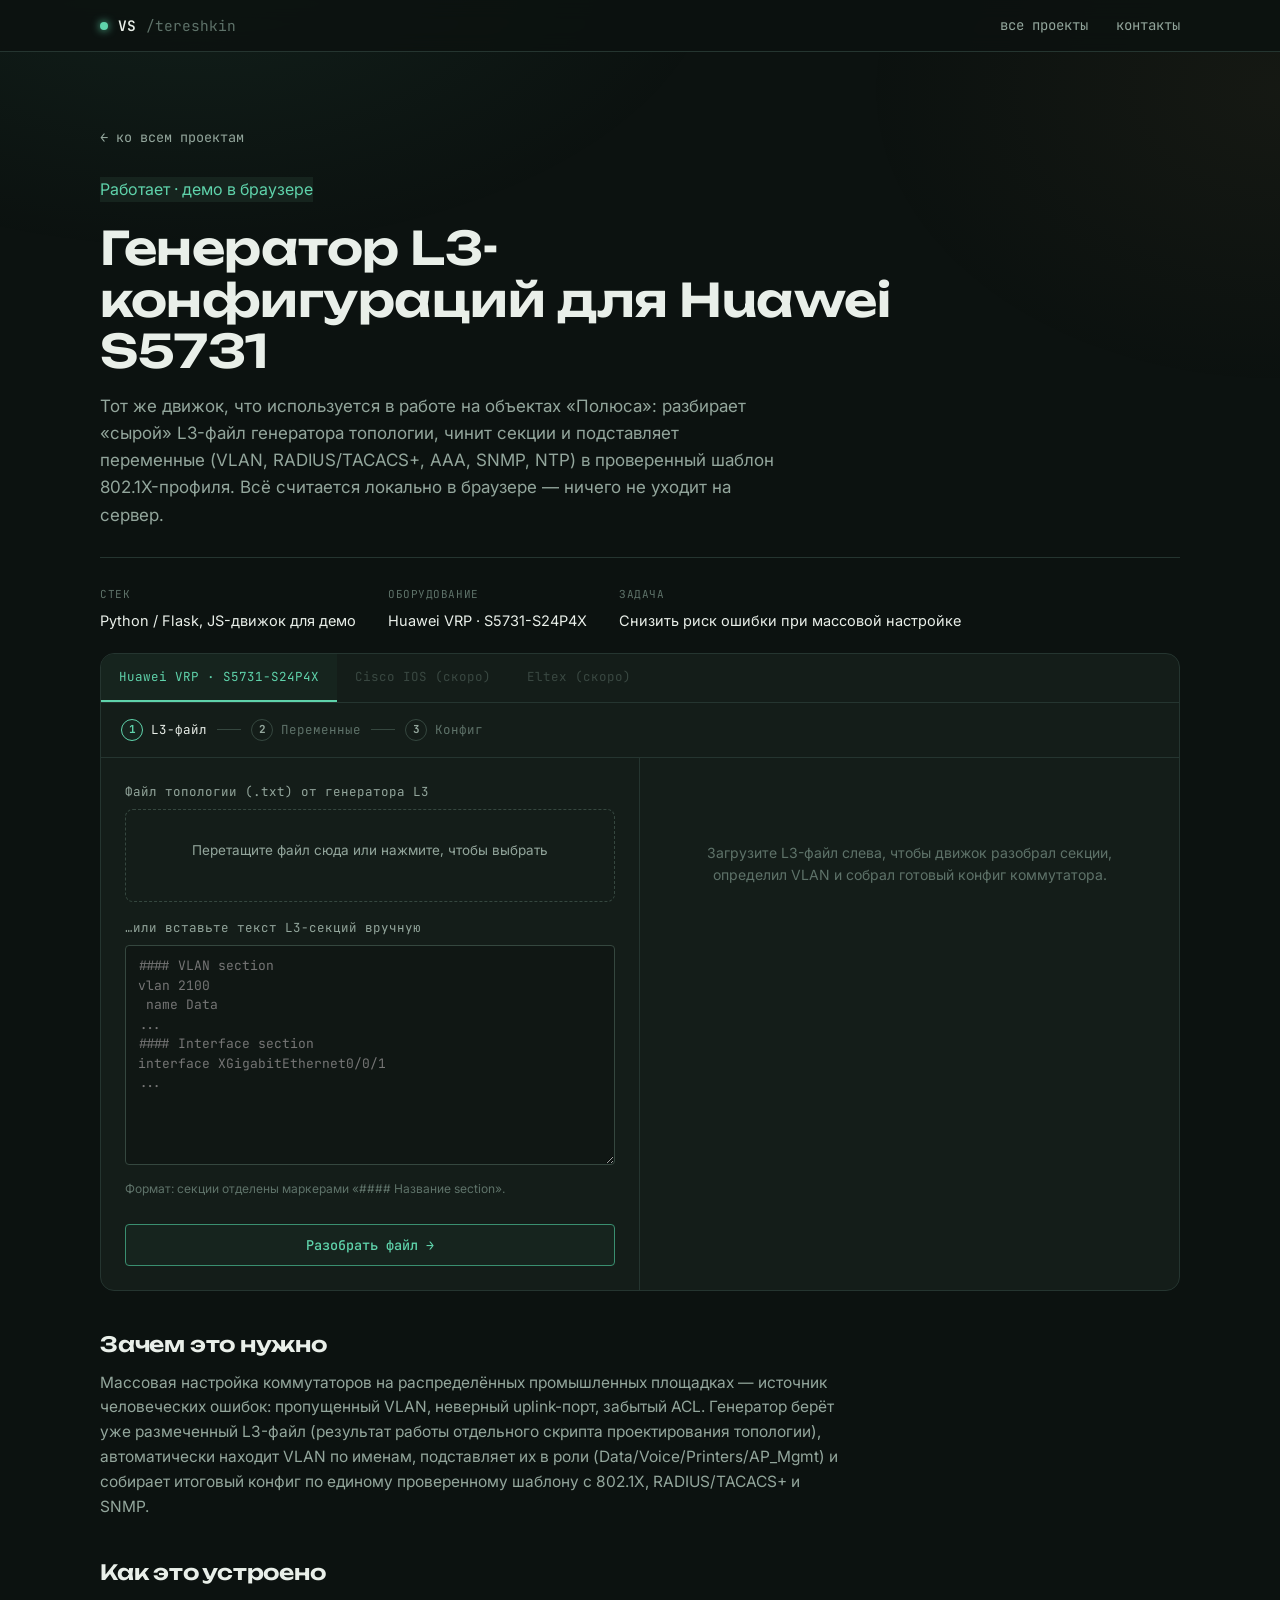
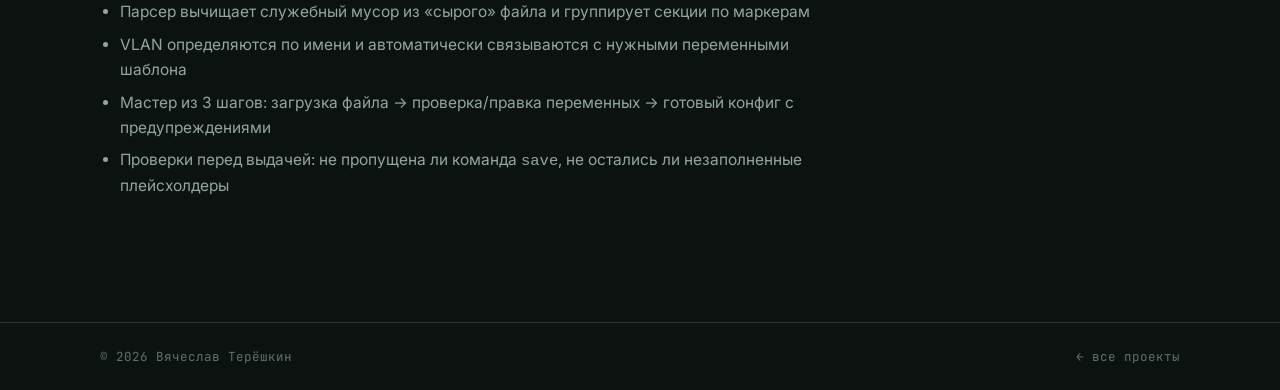
==== projects/configurator.html @ c432dd23 "Add files via upload" ====
<!DOCTYPE html>
<html lang="ru">
<head>
<meta charset="UTF-8">
<meta name="viewport" content="width=device-width, initial-scale=1.0">
<title>Генератор L3-конфигураций Huawei — Вячеслав Терёшкин</title>
<link rel="icon" href="data:image/svg+xml,%3Csvg xmlns='http://www.w3.org/2000/svg' viewBox='0 0 32 32'%3E%3Crect width='32' height='32' rx='7' fill='%230c1210'/%3E%3Ccircle cx='16' cy='16' r='5' fill='%235fd3ab'/%3E%3C/svg%3E">
<link rel="stylesheet" href="../assets/css/style.css">
<link rel="stylesheet" href="../assets/css/tool.css">
</head>
<body>

<header class="site">
  <div class="wrap bar">
    <a class="brand" href="../index.html"><span class="dot"></span>VS<span class="dim">/tereshkin</span></a>
    <nav class="links">
      <a href="../index.html#projects">все проекты</a>
      <a href="../index.html#contact">контакты</a>
    </nav>
  </div>
</header>

<section class="pd-hero">
  <div class="wrap">
    <a class="back-link" href="../index.html#projects">← ко всем проектам</a>
    <div class="status-row">
      <span class="status live">Работает · демо в браузере</span>
    </div>
    <h1>Генератор L3-конфигураций для Huawei S5731</h1>
    <p class="sub">Тот же движок, что используется в работе на объектах «Полюса»: разбирает «сырой» L3-файл генератора топологии, чинит секции и подставляет переменные (VLAN, RADIUS/TACACS+, AAA, SNMP, NTP) в проверенный шаблон 802.1X-профиля. Всё считается локально в браузере — ничего не уходит на сервер.</p>

    <div class="pd-meta">
      <div class="m"><div class="k">Стек</div><div class="v">Python / Flask, JS-движок для демо</div></div>
      <div class="m"><div class="k">Оборудование</div><div class="v">Huawei VRP · S5731-S24P4X</div></div>
      <div class="m"><div class="k">Задача</div><div class="v">Снизить риск ошибки при массовой настройке</div></div>
    </div>

    <div class="tool-panel">
      <div class="tool-tabs">
        <div class="tool-tab active">Huawei VRP · S5731-S24P4X</div>
        <div class="tool-tab" style="opacity:.5;">Cisco IOS (скоро)</div>
        <div class="tool-tab" style="opacity:.5;">Eltex (скоро)</div>
      </div>

      <div class="wizard-steps">
        <div class="wizard-step active" data-step="1"><span class="dot">1</span> L3-файл</div>
        <div class="wizard-sep"></div>
        <div class="wizard-step" data-step="2"><span class="dot">2</span> Переменные</div>
        <div class="wizard-sep"></div>
        <div class="wizard-step" data-step="3"><span class="dot">3</span> Конфиг</div>
      </div>

      <div class="tool-body">
        <div class="tool-form" id="stepPane1">
          <div class="field">
            <label>Файл топологии (.txt) от генератора L3</label>
            <div class="dropzone" id="dropzone">
              Перетащите файл сюда или нажмите, чтобы выбрать
              <div class="dropzone-filename" id="dropzoneFilename"></div>
            </div>
            <input type="file" id="fileInput" accept=".txt" style="display:none;">
          </div>
          <div class="field">
            <label for="l3Text">…или вставьте текст L3-секций вручную</label>
            <textarea id="l3Text" placeholder="#### VLAN section
vlan 2100
 name Data
...&#10;#### Interface section
interface XGigabitEthernet0/0/1
..."></textarea>
            <div class="field-hint">Формат: секции отделены маркерами «#### Название section».</div>
          </div>
          <div class="wizard-actions">
            <button class="btn primary" id="toStep2Btn" style="justify-content:center; flex:1;">Разобрать файл →</button>
          </div>
        </div>

        <div class="tool-form" id="stepPane2" style="display:none;"></div>

        <div class="tool-output" id="stepPane3Output" style="display:none;">
          <div class="tool-output-actions">
            <button class="copy-btn" id="copyBtn">Копировать</button>
            <button class="dl-btn" id="dlBtn">Скачать .txt</button>
          </div>
          <pre id="configOut"></pre>
          <ul class="warn-list" id="warnList"></ul>
        </div>
        <div class="tool-output" id="stepPane3Placeholder">
          <div class="output-placeholder">Загрузите L3-файл слева, чтобы движок разобрал секции,<br>определил VLAN и собрал готовый конфиг коммутатора.</div>
        </div>
      </div>
    </div>

    <div class="pd-body">
      <h3>Зачем это нужно</h3>
      <p>Массовая настройка коммутаторов на распределённых промышленных площадках — источник человеческих ошибок: пропущенный VLAN, неверный uplink-порт, забытый ACL. Генератор берёт уже размеченный L3-файл (результат работы отдельного скрипта проектирования топологии), автоматически находит VLAN по именам, подставляет их в роли (Data/Voice/Printers/AP_Mgmt) и собирает итоговый конфиг по единому проверенному шаблону с 802.1X, RADIUS/TACACS+ и SNMP.</p>
      <h3>Как это устроено</h3>
      <ul>
        <li>Парсер вычищает служебный мусор из «сырого» файла и группирует секции по маркерам</li>
        <li>VLAN определяются по имени и автоматически связываются с нужными переменными шаблона</li>
        <li>Мастер из 3 шагов: загрузка файла → проверка/правка переменных → готовый конфиг с предупреждениями</li>
        <li>Проверки перед выдачей: не пропущена ли команда <code>save</code>, не остались ли незаполненные плейсхолдеры</li>
      </ul>
    </div>
  </div>
</section>

<footer class="site">
  <div class="wrap footer-row">
    <span>© 2026 Вячеслав Терёшкин</span>
    <a href="../index.html#projects">← все проекты</a>
  </div>
</footer>

<script src="../assets/js/main.js"></script>
<script src="configurator-engine.js"></script>
</body>
</html>
---- assets/css/style.css ----
/* ============================================================
   ТЕРЁШКИН ВЯЧЕСЛАВ — Сетевой инженер / ИБ
   Design tokens
   ============================================================ */

@import url('https://fonts.googleapis.com/css2?family=Inter:wght@400;500;600;700&family=JetBrains+Mono:wght@400;500;600;700&family=Unbounded:wght@500;600;700;800&display=swap');

:root {
  /* --- Color: deep signal-green terminal world, not near-black default --- */
  --bg: #0c1210;
  --bg-soft: #101714;
  --surface: #141d19;
  --surface-2: #1a2621;
  --surface-3: #202f28;
  --border: #253530;
  --border-strong: #35473f;

  --text: #e9efe9;
  --text-dim: #93a69c;
  --text-faint: #5e7269;

  /* Три домена карьеры — каждый со своим цветом.
     Палитра описывает путь: горное дело → связь → сети и ИБ. */
  --accent: #5fd3ab;       /* signal green — сети, ИБ, настоящее */
  --accent-dim: #3a8f70;
  --accent-soft: #16241e;

  --copper: #d08a44;       /* медь — горное дело, физический уровень, прошлое */
  --copper-dim: #8a5a2a;
  --copper-soft: #2a1d10;

  --slate: #7aa7d4;        /* холодная сталь — учёба, нормативка, документы */
  --slate-dim: #4a6d8f;
  --slate-soft: #141d26;

  --amber: #e0b04c;
  --red: #d9695f;

  --radius-sm: 4px;
  --radius-md: 8px;
  --radius-lg: 14px;

  --font-display: 'Unbounded', 'Inter', sans-serif;
  --font-body: 'Inter', -apple-system, sans-serif;
  --font-mono: 'JetBrains Mono', 'SF Mono', Consolas, monospace;

  --content-w: 1160px;
  --ease: cubic-bezier(0.16, 1, 0.3, 1);
}

* { box-sizing: border-box; }
html { scroll-behavior: smooth; }
body {
  margin: 0;
  background: var(--bg);
  color: var(--text);
  font-family: var(--font-body);
  font-size: 16px;
  line-height: 1.6;
  -webkit-font-smoothing: antialiased;
}
body::before {
  content: '';
  position: fixed;
  inset: 0;
  pointer-events: none;
  z-index: 0;
  background:
    radial-gradient(ellipse 900px 500px at 15% -5%, rgba(95,211,171,0.07), transparent 60%),
    radial-gradient(ellipse 700px 500px at 100% 10%, rgba(201,146,79,0.05), transparent 60%);
}
img { max-width: 100%; display: block; }
a { color: inherit; text-decoration: none; }
::selection { background: rgba(95,211,171,0.28); color: var(--text); }
:focus-visible { outline: 2px solid var(--accent); outline-offset: 3px; border-radius: 3px; }
@media (prefers-reduced-motion: reduce) {
  *, *::before, *::after { animation-duration: 0.01ms !important; transition-duration: 0.01ms !important; scroll-behavior: auto !important; }
}

.wrap { max-width: var(--content-w); margin-inline: auto; padding-inline: clamp(20px, 4vw, 40px); position: relative; z-index: 1; }
section { padding-block: clamp(56px, 9vw, 108px); }

h1, h2, h3, h4 { font-family: var(--font-display); font-weight: 600; line-height: 1.12; margin: 0; letter-spacing: -0.01em; }
p { margin: 0; }

.eyebrow {
  font-family: var(--font-mono);
  font-size: 12.5px;
  letter-spacing: 0.14em;
  text-transform: uppercase;
  color: var(--accent);
  display: flex;
  align-items: center;
  gap: 10px;
  margin-bottom: 14px;
}
.eyebrow::before {
  content: '';
  width: 22px; height: 1px;
  background: var(--accent-dim);
}
.eyebrow .idx { color: var(--text-faint); }

.section-head { max-width: 640px; margin-bottom: 44px; }
.section-head h2 { font-size: clamp(28px, 3.4vw, 40px); }
.section-head .lede { margin-top: 14px; color: var(--text-dim); font-size: 16.5px; }

/* ---------- Scroll progress ---------- */
.scroll-progress {
  position: fixed; top: 0; left: 0; right: 0; height: 2px; z-index: 60;
  background: linear-gradient(90deg, var(--accent-dim), var(--accent));
  transform: scaleX(0); transform-origin: 0 50%;
  transition: transform 0.08s linear;
}

/* ---------- Header ---------- */
header.site {
  position: sticky; top: 0; z-index: 50;
  background: rgba(12,18,16,0.86);
  backdrop-filter: blur(10px);
  border-bottom: 1px solid var(--border);
}
header.site .bar { display: flex; align-items: center; justify-content: space-between; padding-block: 14px; }
.brand { display: flex; align-items: center; gap: 10px; font-family: var(--font-mono); font-weight: 600; font-size: 14.5px; }
.brand .dot { width: 8px; height: 8px; border-radius: 50%; background: var(--accent); box-shadow: 0 0 8px var(--accent); flex-shrink: 0; }
.brand span.dim { color: var(--text-faint); font-weight: 400; }
nav.links { display: flex; gap: 28px; font-size: 14px; font-family: var(--font-mono); }
nav.links a { color: var(--text-dim); transition: color 0.15s var(--ease); position: relative; }
nav.links a:hover { color: var(--accent); }
.header-cta { display: flex; align-items: center; gap: 14px; }
.menu-btn { display: none; background: none; border: 1px solid var(--border-strong); color: var(--text); width: 38px; height: 38px; border-radius: var(--radius-sm); align-items: center; justify-content: center; cursor: pointer; }
.mobile-menu { display: none; position: fixed; inset: 60px 0 0 0; background: var(--bg); z-index: 49; padding: 24px; flex-direction: column; gap: 4px; }
.mobile-menu.open { display: flex; }
.mobile-menu a { padding: 14px 4px; border-bottom: 1px solid var(--border); font-family: var(--font-mono); color: var(--text); }

@media (max-width: 860px) {
  nav.links, .header-cta .btn-text { display: none; }
  .menu-btn { display: flex; }
}

/* ---------- Buttons ---------- */
.btn {
  display: inline-flex; align-items: center; gap: 8px;
  font-family: var(--font-mono); font-size: 13.5px; font-weight: 500;
  padding: 11px 20px; border-radius: var(--radius-sm);
  border: 1px solid var(--border-strong);
  background: var(--surface-2); color: var(--text);
  cursor: pointer; transition: all 0.18s var(--ease);
  white-space: nowrap;
}
.btn:hover { border-color: var(--accent-dim); background: var(--surface-3); transform: translateY(-1px); }
.btn.primary { background: var(--accent-soft); border-color: var(--accent-dim); color: var(--accent); }
.btn.primary:hover { background: var(--accent-dim); color: var(--bg); }
.btn svg { width: 15px; height: 15px; flex-shrink: 0; }

/* ---------- Hero / Terminal ---------- */
.hero { padding-top: clamp(48px, 8vw, 88px); padding-bottom: clamp(40px, 6vw, 60px); }
.hero-grid { display: grid; grid-template-columns: 1.05fr 0.95fr; gap: 48px; align-items: start; }
@media (max-width: 900px) { .hero-grid { grid-template-columns: 1fr; } }

.hero h1 { font-size: clamp(34px, 5vw, 56px); letter-spacing: -0.02em; }
.hero h1 .line2 { color: var(--accent); display: block; }
.hero .role { font-family: var(--font-mono); color: var(--text-dim); font-size: 16px; margin-top: 18px; max-width: 46ch; }
.hero .stats { display: flex; gap: 28px; margin-top: 32px; flex-wrap: wrap; }
.hero .stat b { font-family: var(--font-display); font-size: 26px; color: var(--accent); display: block; }
.hero .stat span { font-family: var(--font-mono); font-size: 12px; color: var(--text-faint); text-transform: uppercase; letter-spacing: 0.06em; }
.hero .cta-row { display: flex; gap: 12px; margin-top: 36px; flex-wrap: wrap; }

/* Terminal */
.terminal {
  background: #081210;
  border: 1px solid var(--border-strong);
  border-radius: var(--radius-md);
  overflow: hidden;
  box-shadow: 0 20px 60px -20px rgba(0,0,0,0.6), 0 0 0 1px rgba(95,211,171,0.04);
  cursor: text;
}
.term-titlebar {
  display: flex; align-items: center; gap: 8px;
  padding: 10px 14px; background: var(--surface);
  border-bottom: 1px solid var(--border);
}
.term-titlebar .dots { display: flex; gap: 6px; }
.term-titlebar .dots span { width: 10px; height: 10px; border-radius: 50%; background: var(--border-strong); }
.term-titlebar .path { margin-left: 8px; font-family: var(--font-mono); font-size: 12px; color: var(--text-faint); }
.term-body {
  padding: 18px; height: 360px; overflow-y: auto;
  font-family: var(--font-mono); font-size: 13.5px; line-height: 1.65;
}
.term-body::-webkit-scrollbar { width: 6px; }
.term-body::-webkit-scrollbar-thumb { background: var(--border-strong); border-radius: 3px; }
.term-line { opacity: 0; animation: termIn 0.25s var(--ease) forwards; white-space: pre-wrap; word-break: break-word; color: var(--text-dim); }
.term-line.term-hint { color: var(--text-faint); }
@keyframes termIn { to { opacity: 1; } }
.term-prompt { color: var(--accent); }
.term-inputrow { display: flex; align-items: center; gap: 8px; padding: 0 18px 16px; font-family: var(--font-mono); font-size: 13.5px; }
.term-inputrow .term-prompt { flex-shrink: 0; }
.term-input {
  flex: 1; background: none; border: none; outline: none;
  color: var(--text); font: inherit; caret-color: var(--accent);
}

/* ---------- About ---------- */
.about-grid { display: grid; grid-template-columns: 300px 1fr; gap: 52px; align-items: start; }
@media (max-width: 800px) { .about-grid { grid-template-columns: 1fr; } }
.about-photo { position: relative; border-radius: var(--radius-lg); overflow: hidden; border: 1px solid var(--border-strong); }
.about-photo img { width: 100%; aspect-ratio: 4/5; object-fit: cover; }
.about-photo .tag {
  position: absolute; bottom: 12px; left: 12px;
  font-family: var(--font-mono); font-size: 11px; letter-spacing: 0.05em;
  background: rgba(8,18,16,0.85); border: 1px solid var(--border-strong);
  padding: 6px 10px; border-radius: 4px; color: var(--accent);
}
.about-text p { color: var(--text-dim); font-size: 16px; margin-bottom: 16px; }
.about-text p:last-child { margin-bottom: 0; }
.about-text strong { color: var(--text); font-weight: 600; }
.about-facts { display: grid; grid-template-columns: repeat(2, 1fr); gap: 14px; margin-top: 28px; }
.fact { border: 1px solid var(--border); border-radius: var(--radius-sm); padding: 14px 16px; background: var(--surface); }
.fact .k { font-family: var(--font-mono); font-size: 11px; color: var(--text-faint); text-transform: uppercase; letter-spacing: 0.06em; }
.fact .v { margin-top: 6px; font-size: 14.5px; color: var(--text); }

/* ---------- Timeline (experience) ---------- */
.timeline { position: relative; margin-top: 8px; }
.timeline::before {
  content: ''; position: absolute; left: 130px; top: 6px; bottom: 6px; width: 1px;
  background: linear-gradient(var(--border-strong), var(--border) 90%);
}
@media (max-width: 700px) { .timeline::before { left: 18px; } }
.tl-item { display: grid; grid-template-columns: 130px 1fr; gap: 28px; padding-block: 26px; position: relative; }
@media (max-width: 700px) { .tl-item { grid-template-columns: 1fr; padding-left: 36px; } }
.tl-item:not(:last-child) { border-bottom: 1px solid var(--border); }
.tl-date { font-family: var(--font-mono); font-size: 12.5px; color: var(--text-faint); padding-top: 3px; }
.tl-dot {
  position: absolute; left: 126px; top: 30px; width: 9px; height: 9px; border-radius: 50%;
  background: var(--bg); border: 2px solid var(--accent-dim);
}
@media (max-width: 700px) { .tl-dot { left: 14px; } }
.tl-item.current .tl-dot { border-color: var(--accent); box-shadow: 0 0 0 4px var(--accent-soft); }
.tl-role { font-size: 18px; font-weight: 600; font-family: var(--font-display); }
.tl-org { color: var(--accent); font-family: var(--font-mono); font-size: 13px; margin-top: 4px; }
.tl-desc { color: var(--text-dim); margin-top: 10px; font-size: 15px; max-width: 68ch; }
.tl-desc ul { margin: 8px 0 0; padding-left: 18px; }
.tl-desc li { margin-bottom: 4px; }
.tl-photos { display: flex; gap: 10px; margin-top: 14px; }
.tl-photos img { width: 84px; height: 84px; object-fit: cover; border-radius: var(--radius-sm); border: 1px solid var(--border-strong); transition: transform 0.2s var(--ease); cursor: zoom-in; }
.tl-photos img:hover { transform: scale(1.05); border-color: var(--accent-dim); }

/* ---------- Skills ---------- */
.skills-grid { display: grid; grid-template-columns: repeat(2, 1fr); gap: 1px; background: var(--border); border: 1px solid var(--border); border-radius: var(--radius-md); overflow: hidden; }
@media (max-width: 700px) { .skills-grid { grid-template-columns: 1fr; } }
.skill-card { background: var(--surface); padding: 26px 28px; }
.skill-card .num { font-family: var(--font-mono); color: var(--copper); font-size: 13px; }
.skill-card h4 { font-size: 18px; margin-top: 8px; }
.skill-card .tags { display: flex; flex-wrap: wrap; gap: 8px; margin-top: 16px; }
.tag {
  font-family: var(--font-mono); font-size: 12px; padding: 5px 10px;
  border: 1px solid var(--border-strong); border-radius: 4px; color: var(--text-dim);
  background: var(--surface-2);
}

/* ---------- Education / achievements ---------- */
.edu-grid { display: grid; grid-template-columns: 1fr 1fr; gap: 24px; }
@media (max-width: 800px) { .edu-grid { grid-template-columns: 1fr; } }
.edu-card {
  border: 1px solid var(--border); border-radius: var(--radius-md); overflow: hidden;
  background: var(--surface); display: flex; flex-direction: column;
}
.edu-card .thumb { aspect-ratio: 16/11; overflow: hidden; background: var(--surface-2); position: relative; }
.edu-card .thumb img { width: 100%; height: 100%; object-fit: cover; cursor: zoom-in; transition: transform 0.3s var(--ease); }
.edu-card .thumb:hover img { transform: scale(1.04); }
.edu-card .body { padding: 20px 22px; }
.edu-card .status { font-family: var(--font-mono); font-size: 11px; text-transform: uppercase; letter-spacing: 0.06em; color: var(--accent); }
.edu-card h4 { font-size: 16.5px; margin-top: 8px; }
.edu-card .org { color: var(--text-dim); font-size: 14px; margin-top: 6px; }
.edu-card .meta { font-family: var(--font-mono); font-size: 12px; color: var(--text-faint); margin-top: 10px; }

.awards-strip { display: flex; gap: 16px; overflow-x: auto; padding-bottom: 8px; margin-top: 8px; }
.award-thumb { flex: 0 0 auto; width: 150px; }
.award-thumb .img-wrap { border-radius: var(--radius-sm); overflow: hidden; border: 1px solid var(--border-strong); aspect-ratio: 3/4; }
.award-thumb img { width: 100%; height: 100%; object-fit: cover; cursor: zoom-in; }
.award-thumb .cap { font-size: 12px; color: var(--text-faint); margin-top: 8px; font-family: var(--font-mono); line-height: 1.4; }

/* ---------- Projects ---------- */
.projects-grid { display: grid; grid-template-columns: repeat(2, 1fr); gap: 20px; }
@media (max-width: 800px) { .projects-grid { grid-template-columns: 1fr; } }
.project-card {
  display: block; border: 1px solid var(--border); border-radius: var(--radius-md);
  padding: 26px 26px 24px; background: var(--surface);
  transition: all 0.2s var(--ease); position: relative; overflow: hidden;
}
.project-card:hover { border-color: var(--accent-dim); transform: translateY(-3px); box-shadow: 0 16px 40px -20px rgba(0,0,0,0.5); }
.project-card .status-row { display: flex; align-items: center; justify-content: space-between; margin-bottom: 14px; }
.project-card .status { font-family: var(--font-mono); font-size: 11px; text-transform: uppercase; letter-spacing: 0.05em; padding: 4px 9px; border-radius: 20px; border: 1px solid; }
.status.live { color: var(--accent); border-color: var(--accent-dim); background: var(--accent-soft); }
.status.internal { color: var(--copper); border-color: var(--copper); background: var(--copper-soft); }
.project-card .arrow { color: var(--text-faint); transition: transform 0.2s var(--ease), color 0.2s var(--ease); }
.project-card:hover .arrow { color: var(--accent); transform: translate(3px, -3px); }
.project-card h4 { font-size: 19px; margin-bottom: 10px; }
.project-card p { color: var(--text-dim); font-size: 14.5px; }
.project-card .tags { display: flex; flex-wrap: wrap; gap: 6px; margin-top: 16px; }

/* ---------- Home lab teaser ---------- */
.lab-teaser {
  border: 1px solid var(--border-strong); border-radius: var(--radius-lg);
  padding: clamp(28px, 5vw, 48px); background: linear-gradient(135deg, var(--surface), var(--surface-2));
  display: grid; grid-template-columns: 1.3fr 1fr; gap: 32px; align-items: center;
}
@media (max-width: 800px) { .lab-teaser { grid-template-columns: 1fr; } }
.lab-teaser .stack { display: flex; flex-wrap: wrap; gap: 8px; margin-top: 18px; }
.lab-visual {
  font-family: var(--font-mono); font-size: 12.5px; color: var(--accent);
  background: #081210; border: 1px solid var(--border-strong); border-radius: var(--radius-sm);
  padding: 16px; line-height: 1.8;
}
.lab-visual .dim { color: var(--text-faint); }

/* ---------- Contact ---------- */
.contact-band { border-top: 1px solid var(--border); }
.contact-inner { display: flex; justify-content: space-between; align-items: flex-end; flex-wrap: wrap; gap: 28px; }
.contact-inner h2 { font-size: clamp(28px, 4vw, 44px); max-width: 14ch; }
.contact-links { display: flex; flex-direction: column; gap: 12px; }
.contact-links a { font-family: var(--font-mono); font-size: 15px; color: var(--text-dim); display: flex; align-items: center; gap: 10px; transition: color 0.15s; }
.contact-links a:hover { color: var(--accent); }
.contact-links a .k { color: var(--text-faint); width: 84px; flex-shrink: 0; }

footer.site { border-top: 1px solid var(--border); padding-block: 24px; }
.footer-row { display: flex; justify-content: space-between; align-items: center; flex-wrap: wrap; gap: 12px; font-family: var(--font-mono); font-size: 12.5px; color: var(--text-faint); }

/* ---------- Lightbox ---------- */
.lightbox { position: fixed; inset: 0; background: rgba(6,10,9,0.92); backdrop-filter: blur(4px); z-index: 100; display: none; align-items: center; justify-content: center; padding: 40px; cursor: zoom-out; }
.lightbox.open { display: flex; }
.lightbox img { max-width: min(90vw, 900px); max-height: 86vh; object-fit: contain; border-radius: var(--radius-sm); box-shadow: 0 30px 80px rgba(0,0,0,0.6); }

/* ---------- Reveal ---------- */
.reveal { opacity: 0; transform: translateY(18px); transition: opacity 0.7s var(--ease), transform 0.7s var(--ease); }
.reveal.is-visible { opacity: 1; transform: translateY(0); }

/* ---------- Project detail page shared ---------- */
.pd-hero { padding-top: clamp(40px, 7vw, 72px); }
.pd-hero .status-row { display: flex; align-items: center; gap: 12px; margin-bottom: 20px; }
.pd-hero h1 { font-size: clamp(28px, 4.4vw, 46px); max-width: 20ch; }
.pd-hero .sub { color: var(--text-dim); font-size: 17px; margin-top: 16px; max-width: 62ch; }
.pd-meta { display: flex; gap: 32px; flex-wrap: wrap; margin-top: 28px; padding-top: 28px; border-top: 1px solid var(--border); }
.pd-meta .m .k { font-family: var(--font-mono); font-size: 11px; color: var(--text-faint); text-transform: uppercase; letter-spacing: 0.05em; }
.pd-meta .m .v { margin-top: 6px; font-size: 14.5px; }
.pd-body { max-width: 74ch; }
.pd-body h3 { font-size: 21px; margin-top: 42px; margin-bottom: 14px; }
.pd-body p { color: var(--text-dim); font-size: 15.5px; margin-bottom: 14px; }
.pd-body ul { color: var(--text-dim); font-size: 15.5px; padding-left: 20px; }
.pd-body li { margin-bottom: 8px; }
.back-link { display: inline-flex; align-items: center; gap: 8px; font-family: var(--font-mono); font-size: 13.5px; color: var(--text-dim); margin-bottom: 28px; }
.back-link:hover { color: var(--accent); }

/* ---------- Документ-подтверждение внутри проекта ---------- */
.proof {
  display: grid; grid-template-columns: 220px 1fr; gap: 26px; align-items: center;
  border: 1px solid var(--border-strong); border-left: 3px solid var(--copper);
  border-radius: var(--radius-md); background: var(--surface); padding: 22px 26px;
  margin: 36px 0;
}
@media (max-width: 700px) { .proof { grid-template-columns: 1fr; } }
.proof .doc { border-radius: var(--radius-sm); overflow: hidden; border: 1px solid var(--border-strong); }
.proof .doc img { width: 100%; aspect-ratio: 3/4; object-fit: cover; object-position: top; cursor: zoom-in; transition: transform 0.3s var(--ease); }
.proof .doc:hover img { transform: scale(1.03); }
.proof .k { font-family: var(--font-mono); font-size: 11px; text-transform: uppercase; letter-spacing: 0.06em; color: var(--copper); }
.proof h4 { font-size: 17px; margin-top: 10px; }
.proof p { color: var(--text-dim); font-size: 14.5px; margin-top: 10px; }
.proof .issuer { font-family: var(--font-mono); font-size: 12.5px; color: var(--text-faint); margin-top: 12px; }

/* ---------- Contact: копирование ---------- */
.contact-links a[data-copy] { cursor: copy; }

/* ---------- Accessibility: skip link ---------- */
.skip-link {
  position: absolute; left: -9999px; top: 8px; z-index: 200;
  background: var(--accent); color: var(--bg); padding: 10px 16px;
  border-radius: var(--radius-sm); font-family: var(--font-mono); font-size: 13px;
}
.skip-link:focus { left: 16px; }

/* ---------- Document card (сертификаты, благодарности в проектах) ---------- */
.pd-split { display: grid; grid-template-columns: 1fr 320px; gap: 48px; align-items: start; }
@media (max-width: 900px) { .pd-split { grid-template-columns: 1fr; gap: 32px; } }
.pd-aside { position: sticky; top: 90px; }
@media (max-width: 900px) { .pd-aside { position: static; } }

.doc-card {
  margin: 0; border: 1px solid var(--border); border-radius: var(--radius-md);
  overflow: hidden; background: var(--surface);
}
.doc-card img {
  width: 100%; aspect-ratio: 4/3; object-fit: cover; object-position: center top;
  cursor: zoom-in; transition: transform 0.3s var(--ease);
}
.doc-card:hover img { transform: scale(1.03); }
.doc-card figcaption {
  padding: 16px 18px; font-size: 13px; color: var(--text-dim); line-height: 1.5;
  border-top: 1px solid var(--border);
}
.doc-card figcaption strong {
  display: block; color: var(--text); font-family: var(--font-mono);
  font-size: 12.5px; margin-bottom: 5px; font-weight: 600;
}

/* Проектная сетка: последняя одинокая карточка не растягивается на всю ширину */
.projects-grid .project-card:last-child:nth-child(odd) { grid-column: auto; }

/* ---------- Мобильные уточнения ---------- */
@media (max-width: 620px) {
  .hero .stats { gap: 14px 20px; margin-top: 24px; }
  .hero .stat { flex: 1 1 40%; }
  .hero .stat b { font-size: 22px; }
  .hero .stat span { font-size: 11px; }
  .hero .cta-row { margin-top: 26px; }
  .term-body { height: 260px; padding: 14px; font-size: 12.5px; }
  .term-inputrow { padding: 0 14px 14px; font-size: 12.5px; }
  .about-facts { grid-template-columns: 1fr; }
  .tl-photos img { width: 72px; height: 72px; }
  .lab-visual { font-size: 11.5px; overflow-x: auto; }
  .contact-inner { align-items: flex-start; }
  .contact-links a { flex-wrap: wrap; }
}

/* ---------- Блок достижений и рейтингов (например, ВШЭ) ---------- */
.achievement-band {
  background: linear-gradient(135deg, var(--surface), var(--surface-2));
  border: 1px solid var(--border); border-radius: var(--radius-lg);
  padding: clamp(28px, 5vw, 40px);
  margin-top: 28px;
  display: grid; grid-template-columns: 100px 1fr; gap: 32px; align-items: start;
}
@media (max-width: 700px) { .achievement-band { grid-template-columns: 1fr; gap: 20px; } }

.achievement-band .logo { width: 100%; max-width: 100px; aspect-ratio: 1; }
.achievement-band .logo img { width: 100%; border-radius: 50%; border: 2px solid var(--border-strong); }
.achievement-band .content h4 { font-size: 16.5px; margin-top: 0; margin-bottom: 12px; }
.achievement-band .content p { color: var(--text-dim); font-size: 14px; margin: 0 0 10px 0; line-height: 1.5; }
.achievement-band .content p:last-child { margin-bottom: 0; }
.achievement-band .content strong { color: var(--accent); font-weight: 600; }
.achievement-band .ratings { margin-top: 12px; }
.achievement-band .ratings .rating-item { display: flex; align-items: baseline; gap: 8px; font-size: 13.5px; color: var(--text); margin-bottom: 6px; }
.achievement-band .ratings .rating-item:last-child { margin-bottom: 0; }
.achievement-band .ratings .rank { font-family: var(--font-mono); font-weight: 600; color: var(--accent); min-width: 50px; }

/* ============================================================
   ЭРЫ КАРЬЕРЫ — цвет кодирует домен, а не украшает
   ============================================================ */
.tl-item[data-era="mining"]  { --era: var(--copper); --era-dim: var(--copper-dim); --era-soft: var(--copper-soft); }
.tl-item[data-era="comms"]   { --era: var(--slate);  --era-dim: var(--slate-dim);  --era-soft: var(--slate-soft); }
.tl-item[data-era="network"] { --era: var(--accent); --era-dim: var(--accent-dim); --era-soft: var(--accent-soft); }

.tl-item .tl-org { color: var(--era, var(--accent)); }
.tl-item .tl-dot { border-color: var(--era-dim, var(--accent-dim)); }
.tl-item.current .tl-dot {
  border-color: var(--era, var(--accent));
  box-shadow: 0 0 0 4px var(--era-soft, var(--accent-soft));
  animation: dotPulse 2.6s ease-in-out infinite;
}
@keyframes dotPulse {
  0%, 100% { box-shadow: 0 0 0 4px var(--era-soft), 0 0 0 0 rgba(95,211,171,0.35); }
  50%      { box-shadow: 0 0 0 4px var(--era-soft), 0 0 0 9px rgba(95,211,171,0); }
}

/* Рельс таймлайна: медь внизу (прошлое) → зелёный вверху (настоящее) */
.timeline::before {
  background: linear-gradient(to bottom,
    var(--accent-dim) 0%,
    var(--slate-dim) 46%,
    var(--copper-dim) 82%,
    var(--border) 100%);
  opacity: 0.65;
}

/* Ярлык эры рядом с датой */
.tl-era {
  display: inline-block; margin-top: 8px;
  font-family: var(--font-mono); font-size: 10.5px;
  letter-spacing: 0.09em; text-transform: uppercase;
  color: var(--era, var(--accent));
  border: 1px solid var(--era-dim, var(--accent-dim));
  background: var(--era-soft, var(--accent-soft));
  padding: 3px 8px; border-radius: 3px;
}

/* ============================================================
   ФОТО В ТАЙМЛАЙНЕ — эстетичная раскладка вместо ряда квадратов
   ============================================================ */
.tl-media { display: grid; grid-template-columns: repeat(2, minmax(0, 1fr)); gap: 12px; margin-top: 18px; max-width: 460px; }
@media (max-width: 560px) { .tl-media { grid-template-columns: 1fr; max-width: 320px; } }

.tl-media figure {
  margin: 0; position: relative; overflow: hidden;
  border: 1px solid var(--border-strong); border-radius: var(--radius-md);
  background: var(--surface-2);
}
.tl-media figure img {
  width: 100%; height: 100%; object-fit: cover; cursor: zoom-in;
  transition: transform 0.55s var(--ease), filter 0.4s var(--ease);
  filter: saturate(0.82);
}
.tl-media figure:hover img { transform: scale(1.06); filter: saturate(1); }
.tl-media figure figcaption {
  position: absolute; left: 0; right: 0; bottom: 0;
  padding: 20px 12px 10px;
  font-family: var(--font-mono); font-size: 10.5px; line-height: 1.35;
  color: var(--text); letter-spacing: 0.02em;
  background: linear-gradient(transparent, rgba(6,11,9,0.92) 55%);
  transform: translateY(4px); opacity: 0;
  transition: transform 0.35s var(--ease), opacity 0.35s var(--ease);
}
.tl-media figure:hover figcaption,
.tl-media figure:focus-within figcaption { transform: translateY(0); opacity: 1; }

/* разные пропорции — снимок с объекта и документ читаются по-разному */
.tl-media figure.shot { aspect-ratio: 3/4; }
.tl-media figure.doc  { aspect-ratio: 3/4; }
.tl-media figure.doc img { object-position: center top; filter: saturate(0.7) brightness(1.04); }
.tl-media figure.wide { aspect-ratio: 4/3; grid-column: span 2; }
@media (max-width: 560px) { .tl-media figure.wide { grid-column: span 1; } }

/* тонкая рамка-акцент по эре */
.tl-media figure::after {
  content: ''; position: absolute; inset: 0; pointer-events: none;
  border-radius: inherit; border: 1px solid transparent;
  transition: border-color 0.35s var(--ease);
}
.tl-media figure:hover::after { border-color: var(--era-dim, var(--accent-dim)); }

/* ============================================================
   АНИМАЦИИ
   ============================================================ */
/* Каскадное появление: дочерние элементы выезжают по очереди */
.stagger > * { opacity: 0; transform: translateY(16px); }
.stagger.is-visible > * {
  animation: staggerIn 0.62s var(--ease) forwards;
}
.stagger.is-visible > *:nth-child(1) { animation-delay: 0.00s; }
.stagger.is-visible > *:nth-child(2) { animation-delay: 0.07s; }
.stagger.is-visible > *:nth-child(3) { animation-delay: 0.14s; }
.stagger.is-visible > *:nth-child(4) { animation-delay: 0.21s; }
.stagger.is-visible > *:nth-child(5) { animation-delay: 0.28s; }
.stagger.is-visible > *:nth-child(6) { animation-delay: 0.35s; }
@keyframes staggerIn { to { opacity: 1; transform: translateY(0); } }

/* Счётчик в hero */
.hero .stat b { font-variant-numeric: tabular-nums; }

/* Карточки проектов: подсветка следует за курсором */
.project-card { --mx: 50%; --my: 50%; }
.project-card::before {
  content: ''; position: absolute; inset: 0; pointer-events: none;
  background: radial-gradient(340px circle at var(--mx) var(--my), rgba(95,211,171,0.09), transparent 62%);
  opacity: 0; transition: opacity 0.3s var(--ease);
}
.project-card:hover::before { opacity: 1; }
.project-card > * { position: relative; }

/* Подчёркивание в навигации, растущее от левого края */
nav.links a::after {
  content: ''; position: absolute; left: 0; bottom: -5px;
  width: 100%; height: 1px; background: var(--accent);
  transform: scaleX(0); transform-origin: left;
  transition: transform 0.32s var(--ease);
}
nav.links a:hover::after { transform: scaleX(1); }

/* Тэги слегка приподнимаются */
.tag { transition: border-color 0.2s var(--ease), color 0.2s var(--ease), transform 0.2s var(--ease); }
.tag:hover { border-color: var(--accent-dim); color: var(--text); transform: translateY(-2px); }

/* Карточки навыков — свой цвет домена */
.skill-card[data-domain="net"]   { --dom: var(--accent); }
.skill-card[data-domain="sec"]   { --dom: var(--slate); }
.skill-card[data-domain="infra"] { --dom: var(--copper); }
.skill-card[data-domain="auto"]  { --dom: var(--amber); }
.skill-card .num { color: var(--dom, var(--copper)); }
.skill-card { position: relative; transition: background 0.3s var(--ease); }
.skill-card::before {
  content: ''; position: absolute; left: 0; top: 0; bottom: 0; width: 2px;
  background: var(--dom, var(--accent)); transform: scaleY(0); transform-origin: top;
  transition: transform 0.42s var(--ease);
}
.skill-card:hover::before { transform: scaleY(1); }
.skill-card:hover { background: var(--surface-2); }

/* Эмблема колледжа */
.edu-emblem {
  display: flex; align-items: center; justify-content: center;
  background: var(--copper-soft);
}
.edu-emblem svg { width: 68%; max-width: 190px; height: auto; }
.edu-card:hover .edu-emblem svg { animation: emblemTurn 1.1s var(--ease); }
@keyframes emblemTurn { from { transform: rotate(-7deg) scale(0.97); } to { transform: rotate(0) scale(1); } }

/* Статусы проектов — по домену */
.status.mining { color: var(--copper); border-color: var(--copper-dim); background: var(--copper-soft); }
.status.study  { color: var(--slate);  border-color: var(--slate-dim);  background: var(--slate-soft); }

/* Блок рейтингов ВШЭ — холодная сталь вместо зелёного */
.achievement-band .content strong { color: var(--slate); }
.achievement-band .ratings .rank { color: var(--slate); }
.achievement-band .logo img { border-color: var(--slate-dim); }

/* Портрет: даём запас для параллакса */
.about-photo { overflow: hidden; }
.about-photo img { transform: scale(1.05); transition: transform 0.1s linear; will-change: transform; }

/* Ярлык эры — отдельной строкой под датой */
.tl-era { display: block; width: fit-content; margin-top: 10px; }

/* Карточка магистратуры: логотип вуза */
.edu-logo {
  display: flex; flex-direction: column; align-items: center; justify-content: center;
  gap: 16px; background: var(--slate-soft); position: relative;
}
.edu-logo img { width: 42%; max-width: 120px; border-radius: 50%; }
.edu-logo .in-progress {
  font-family: var(--font-mono); font-size: 11.5px; letter-spacing: 0.07em;
  color: var(--slate); display: flex; align-items: center; gap: 8px;
}
.edu-logo .in-progress::before {
  content: ''; width: 6px; height: 6px; border-radius: 50%;
  background: var(--slate); animation: dotBlink 1.9s ease-in-out infinite;
}
@keyframes dotBlink { 0%,100% { opacity: 1; } 50% { opacity: 0.25; } }

/* Логотипы и эмблемы в карточках: вписывать целиком, не обрезать */
.edu-card .thumb.edu-logo img,
.edu-card .thumb.edu-emblem img {
  width: auto; height: auto; object-fit: contain; cursor: default;
}
.edu-card .thumb.edu-logo img { width: 44%; max-width: 128px; aspect-ratio: 1; border-radius: 50%; }
.edu-card .thumb.edu-emblem img { width: 74%; max-width: 210px; }
.edu-card .thumb.edu-logo:hover img,
.edu-card .thumb.edu-emblem:hover img { transform: none; }
.edu-card:hover .thumb.edu-emblem img { animation: emblemTurn 1.1s var(--ease); }

/* ============================================================
   НАВЫКИ С УРОВНЕМ ВЛАДЕНИЯ И КОНТЕКСТОМ
   ============================================================ */
.skill-card .skill-list { margin-top: 16px; display: flex; flex-direction: column; }
.skill-row {
  display: grid; grid-template-columns: minmax(120px, 0.9fr) auto;
  gap: 8px 14px; align-items: baseline;
  padding: 9px 0; border-top: 1px solid var(--border);
}
.skill-row:first-child { border-top: none; }
.skill-row .sk-name { font-family: var(--font-mono); font-size: 13.5px; color: var(--text); }
.skill-row .sk-level {
  font-family: var(--font-mono); font-size: 10.5px; letter-spacing: 0.07em;
  text-transform: uppercase; color: var(--dom, var(--accent)); white-space: nowrap;
}
.skill-row .sk-note {
  grid-column: 1 / -1; font-size: 12.5px; color: var(--text-faint); line-height: 1.45; margin-top: -2px;
}
/* полоска уровня */
.sk-meter { grid-column: 1 / -1; height: 2px; background: var(--border); border-radius: 2px; overflow: hidden; margin-top: 6px; }
.sk-meter i { display: block; height: 100%; width: 0; background: var(--dom, var(--accent)); opacity: 0.75; border-radius: 2px; transition: width 1.1s var(--ease); }
.is-visible .sk-meter i { width: var(--lvl, 60%); }

/* ============================================================
   ГЛОССАРИЙ — пояснения к терминам прямо в тексте
   ============================================================ */
.term {
  border-bottom: 1px dashed var(--accent-dim); cursor: help;
  color: var(--text); position: relative; white-space: nowrap;
}
.term:hover, .term:focus-visible { color: var(--accent); }
.term .term-card {
  position: absolute; left: 50%; bottom: calc(100% + 12px);
  transform: translate(-50%, 6px); width: min(320px, 78vw);
  background: var(--surface-2); border: 1px solid var(--border-strong);
  border-radius: var(--radius-md); padding: 14px 16px;
  box-shadow: 0 18px 44px -14px rgba(0,0,0,0.7);
  opacity: 0; pointer-events: none; z-index: 40;
  transition: opacity 0.24s var(--ease), transform 0.24s var(--ease);
  white-space: normal; text-align: left;
}
.term:hover .term-card, .term:focus-visible .term-card { opacity: 1; transform: translate(-50%, 0); }
.term .term-card b {
  display: block; font-family: var(--font-mono); font-size: 11.5px;
  letter-spacing: 0.06em; text-transform: uppercase; color: var(--accent); margin-bottom: 7px;
}
.term .term-card span { display: block; font-size: 13px; line-height: 1.55; color: var(--text-dim); font-weight: 400; }
.term .term-card::after {
  content: ''; position: absolute; top: 100%; left: 50%; transform: translateX(-50%);
  border: 7px solid transparent; border-top-color: var(--border-strong);
}
@media (max-width: 620px) { .term .term-card { width: min(280px, 84vw); } }

/* ============================================================
   БЛАГОДАРНОСТИ — лента отзывов с прокруткой
   ============================================================ */
.rec-rail {
  display: grid; grid-auto-flow: column; grid-auto-columns: minmax(320px, 380px);
  gap: 18px; overflow-x: auto; padding: 4px 4px 18px; scroll-snap-type: x mandatory;
  scrollbar-width: thin;
}
.rec-rail::-webkit-scrollbar { height: 6px; }
.rec-rail::-webkit-scrollbar-thumb { background: var(--border-strong); border-radius: 3px; }
.rec-card {
  scroll-snap-align: start;
  border: 1px solid var(--border); border-radius: var(--radius-md);
  background: var(--surface); padding: 24px 24px 20px;
  display: flex; flex-direction: column; gap: 16px;
  transition: border-color 0.25s var(--ease), transform 0.25s var(--ease);
}
.rec-card:hover { border-color: var(--copper); transform: translateY(-3px); }
.rec-card .quote { font-size: 14.5px; line-height: 1.6; color: var(--text-dim); flex: 1; }
.rec-card .quote::before { content: '«'; color: var(--copper); font-size: 22px; line-height: 0; margin-right: 3px; }
.rec-card .quote::after  { content: '»'; color: var(--copper); font-size: 22px; line-height: 0; margin-left: 2px; }
.rec-meta { display: flex; align-items: center; gap: 14px; padding-top: 14px; border-top: 1px solid var(--border); }
.rec-meta img { width: 54px; height: 54px; border-radius: var(--radius-sm); object-fit: cover; object-position: top; border: 1px solid var(--border-strong); cursor: zoom-in; flex-shrink: 0; }
.rec-meta .who .n { font-size: 13.5px; color: var(--text); font-weight: 600; }
.rec-meta .who .t { font-family: var(--font-mono); font-size: 11.5px; color: var(--text-faint); margin-top: 3px; line-height: 1.4; }
.rail-hint { font-family: var(--font-mono); font-size: 11.5px; color: var(--text-faint); margin-top: 4px; }

/* ============================================================
   НОРМАТИВНАЯ БАЗА — раскрывающийся справочник
   ============================================================ */
.law-list { border: 1px solid var(--border); border-radius: var(--radius-md); overflow: hidden; margin-top: 22px; }
.law-item { border-top: 1px solid var(--border); }
.law-item:first-child { border-top: none; }
.law-item summary {
  list-style: none; cursor: pointer; padding: 16px 20px;
  display: flex; align-items: center; gap: 14px;
  background: var(--surface); transition: background 0.2s var(--ease);
}
.law-item summary::-webkit-details-marker { display: none; }
.law-item summary:hover { background: var(--surface-2); }
.law-item .law-code {
  font-family: var(--font-mono); font-size: 12px; color: var(--slate);
  border: 1px solid var(--slate-dim); background: var(--slate-soft);
  padding: 4px 9px; border-radius: 3px; white-space: nowrap; flex-shrink: 0;
}
.law-item .law-title { font-size: 14.5px; color: var(--text); flex: 1; }
.law-item .law-plus { color: var(--text-faint); font-family: var(--font-mono); transition: transform 0.25s var(--ease); }
.law-item[open] .law-plus { transform: rotate(45deg); color: var(--slate); }
.law-item .law-body { padding: 0 20px 18px 20px; background: var(--surface); color: var(--text-dim); font-size: 14px; line-height: 1.6; }
@media (max-width: 620px) {
  .law-item summary { flex-wrap: wrap; padding: 14px 16px; }
  .law-item .law-title { flex-basis: 100%; }
}
---- assets/css/tool.css ----
/* ============ Конфигуратор: доп. стили ============ */
.tool-panel {
  border: 1px solid var(--border); border-radius: var(--radius-lg);
  background: var(--surface); overflow: hidden; margin-top: 20px;
}
.tool-tabs { display: flex; border-bottom: 1px solid var(--border); overflow-x: auto; }
.tool-tab {
  font-family: var(--font-mono); font-size: 12.5px; padding: 13px 18px;
  color: var(--text-faint); white-space: nowrap; border-bottom: 2px solid transparent;
}
.tool-tab.active { color: var(--accent); border-color: var(--accent); background: var(--accent-soft); }

.wizard-steps { display: flex; align-items: center; gap: 10px; padding: 16px 20px; border-bottom: 1px solid var(--border); overflow-x: auto; }
.wizard-step { display: flex; align-items: center; gap: 8px; font-size: 12.5px; color: var(--text-faint); white-space: nowrap; font-family: var(--font-mono); }
.wizard-step .dot { width: 22px; height: 22px; border-radius: 50%; border: 1px solid var(--border-strong); display: flex; align-items: center; justify-content: center; font-size: 11px; font-weight: 700; color: var(--text-dim); flex-shrink: 0; transition: all 0.2s var(--ease); }
.wizard-step.active .dot { border-color: var(--accent); color: var(--accent); background: var(--accent-soft); }
.wizard-step.active { color: var(--text); }
.wizard-step.done .dot { background: var(--accent-dim); border-color: var(--accent-dim); color: var(--bg); }
.wizard-sep { width: 24px; height: 1px; background: var(--border-strong); flex-shrink: 0; }

.tool-body { display: grid; grid-template-columns: 1fr 1fr; min-height: 480px; }
@media (max-width: 860px) { .tool-body { grid-template-columns: 1fr; } }
.tool-form { padding: 24px; border-right: 1px solid var(--border); display: flex; flex-direction: column; gap: 16px; overflow-y: auto; max-height: 640px; }
@media (max-width: 860px) { .tool-form { border-right: none; border-bottom: 1px solid var(--border); } }
.tool-output { padding: 24px; display: flex; flex-direction: column; gap: 14px; }

.field label { display: block; font-family: var(--font-mono); font-size: 12.5px; color: var(--text-dim); margin-bottom: 7px; }
.field input, .field textarea {
  width: 100%; background: var(--bg-soft); border: 1px solid var(--border-strong); border-radius: var(--radius-sm);
  color: var(--text); padding: 10px 12px; font-family: var(--font-mono); font-size: 13px;
}
.field textarea { min-height: 220px; resize: vertical; line-height: 1.5; }
.field input:focus, .field textarea:focus { outline: none; border-color: var(--accent-dim); }
.field-hint { font-size: 12px; color: var(--text-faint); margin-top: 6px; }

.dropzone {
  border: 1.5px dashed var(--border-strong); border-radius: var(--radius-md); padding: 30px 16px;
  text-align: center; color: var(--text-dim); font-size: 13.5px; cursor: pointer; transition: all 0.2s var(--ease);
}
.dropzone:hover, .dropzone.dragover { border-color: var(--accent-dim); background: var(--accent-soft); color: var(--text); }
.dropzone-filename { font-family: var(--font-mono); font-size: 12px; color: var(--accent); margin-top: 10px; word-break: break-all; }

.var-group-title { font-family: var(--font-mono); font-size: 11px; text-transform: uppercase; letter-spacing: 0.06em; color: var(--copper); margin-top: 14px; margin-bottom: 2px; }
.var-group-title:first-child { margin-top: 0; }

.vlan-summary { display: flex; flex-wrap: wrap; gap: 6px; }
.vlan-chip { font-family: var(--font-mono); font-size: 11.5px; padding: 4px 9px; border-radius: 4px; background: var(--surface-2); border: 1px solid var(--border-strong); color: var(--text-dim); }

.wizard-actions { display: flex; gap: 10px; margin-top: auto; padding-top: 10px; }
.btn-ghost-sm { font-family: var(--font-mono); font-size: 13px; background: none; border: 1px solid var(--border-strong); color: var(--text-dim); padding: 10px 14px; border-radius: var(--radius-sm); cursor: pointer; }

.tool-output-actions { display: flex; gap: 10px; }
.copy-btn, .dl-btn { font-family: var(--font-mono); font-size: 12.5px; background: var(--surface-2); border: 1px solid var(--border-strong); color: var(--text); padding: 8px 14px; border-radius: var(--radius-sm); cursor: pointer; }
.copy-btn:hover, .dl-btn:hover { border-color: var(--accent-dim); color: var(--accent); }

#configOut {
  flex: 1; background: #081210; border: 1px solid var(--border-strong); border-radius: var(--radius-sm);
  padding: 16px; font-family: var(--font-mono); font-size: 12px; line-height: 1.6; color: var(--accent);
  overflow: auto; white-space: pre; max-height: 520px; margin: 0;
}
.warn-list { list-style: none; margin: 0; padding: 0; font-family: var(--font-mono); font-size: 12px; color: var(--amber); display: flex; flex-direction: column; gap: 6px; }
.output-placeholder { color: var(--text-faint); font-size: 14px; text-align: center; padding: 60px 20px; line-height: 1.6; }
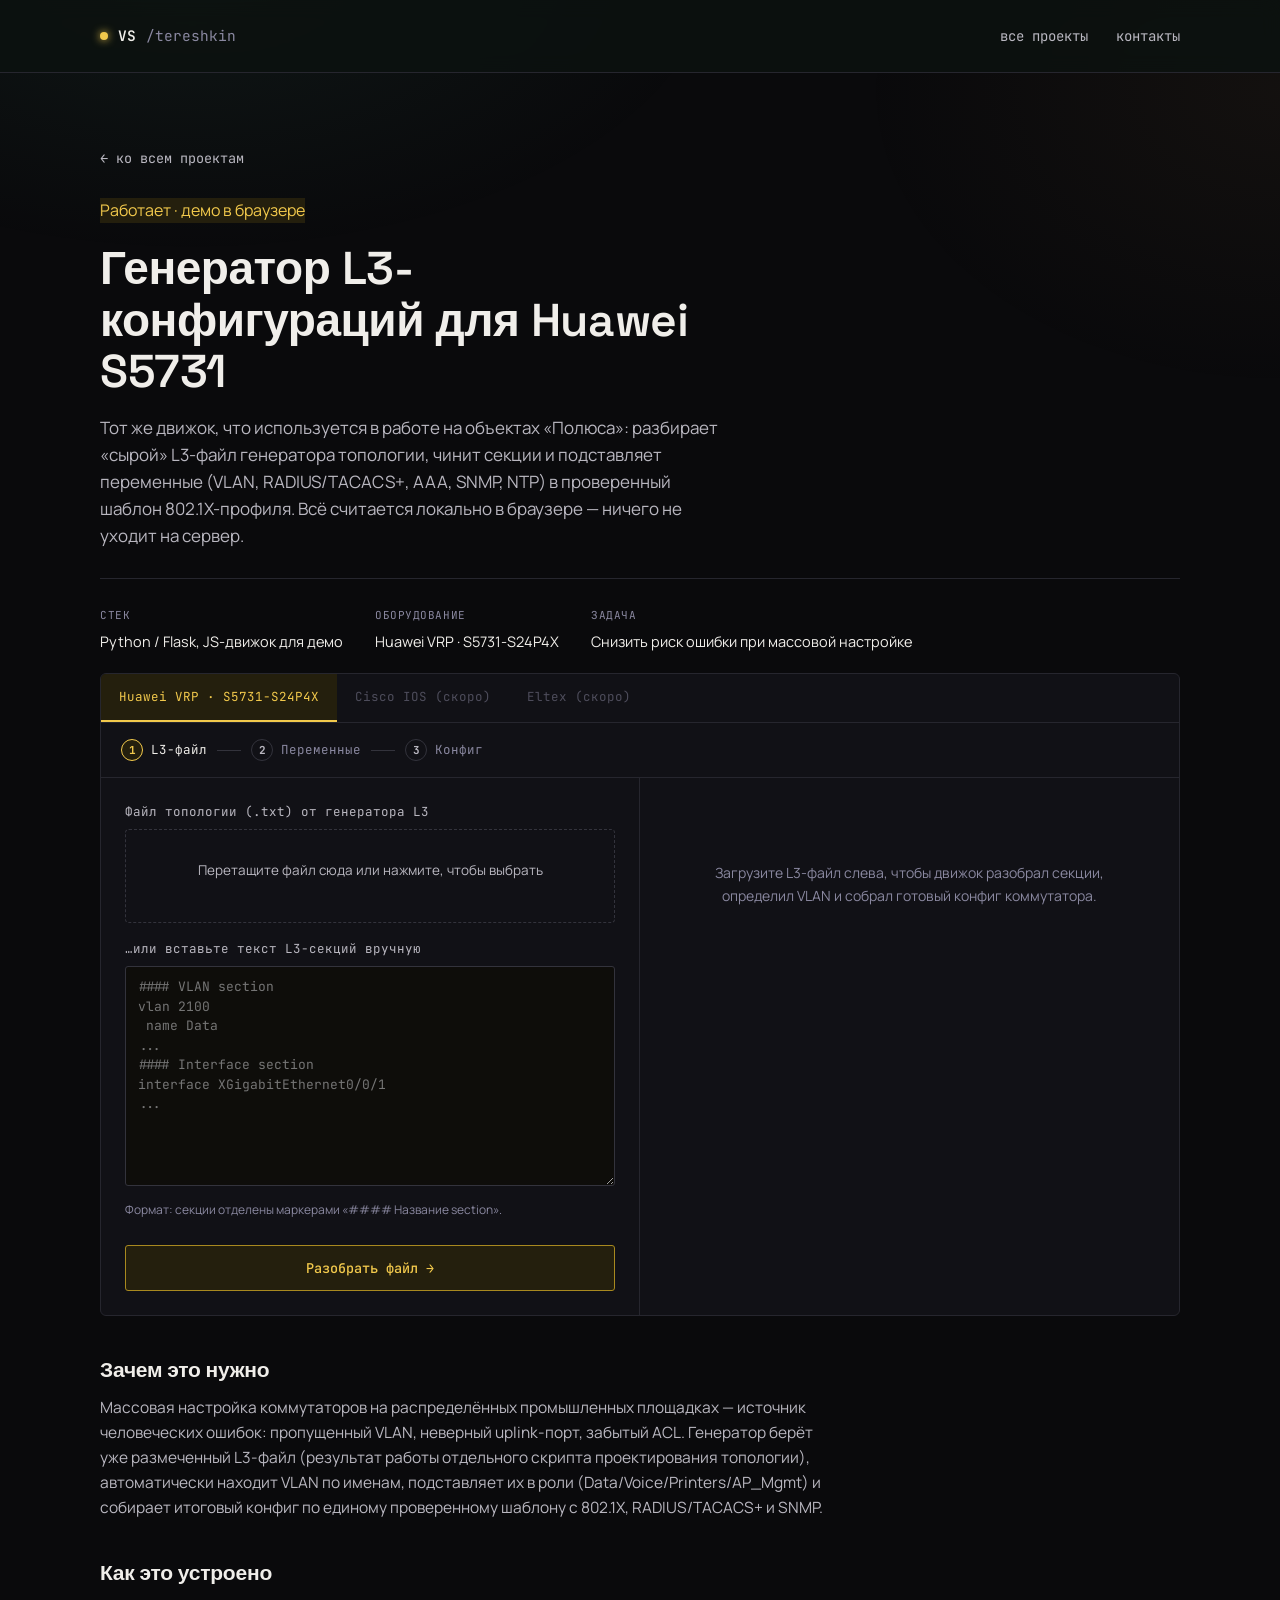
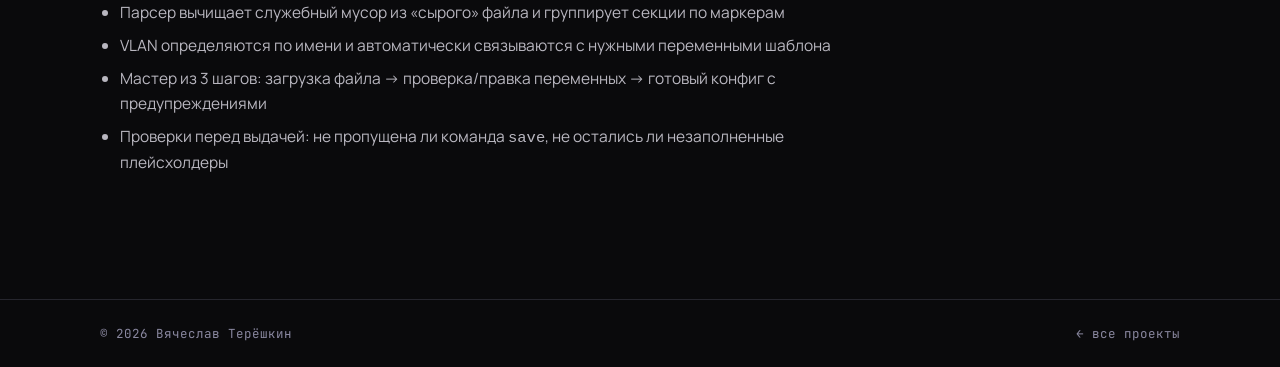
==== commit aec9b920: "Redesign portfolio: interactive site, security fixes, SEO - Redesigned as interactive single-page po" ====
--- a/projects/configurator.html
+++ b/projects/configurator.html
@@ -3,7 +3,20 @@
 <head>
 <meta charset="UTF-8">
 <meta name="viewport" content="width=device-width, initial-scale=1.0">
+<meta name="view-transition" content="same-origin">
 <title>Генератор L3-конфигураций Huawei — Вячеслав Терёшкин</title>
+<meta name="description" content="Flask-приложение, которое собирает конфигурацию Huawei S5731 за минуты вместо часов ручной правки: парсинг L3-секций, VLAN, RADIUS/TACACS+ и 802.1X на выходе.">
+<link rel="canonical" href="https://tereshkinvs.ru/projects/configurator.html">
+<meta property="og:type" content="article">
+<meta property="og:title" content="Генератор L3-конфигураций Huawei — Вячеслав Терёшкин">
+<meta property="og:description" content="Flask-приложение, которое собирает конфигурацию Huawei S5731 за минуты вместо часов ручной правки.">
+<meta property="og:url" content="https://tereshkinvs.ru/projects/configurator.html">
+<meta property="og:image" content="https://tereshkinvs.ru/assets/img/portrait-suit.jpg">
+<meta property="og:locale" content="ru_RU">
+<meta name="twitter:card" content="summary_large_image">
+<meta name="twitter:title" content="Генератор L3-конфигураций Huawei — Вячеслав Терёшкин">
+<meta name="twitter:description" content="Flask-приложение, которое собирает конфигурацию Huawei S5731 за минуты вместо часов ручной правки.">
+<meta name="twitter:image" content="https://tereshkinvs.ru/assets/img/portrait-suit.jpg">
 <link rel="icon" href="data:image/svg+xml,%3Csvg xmlns='http://www.w3.org/2000/svg' viewBox='0 0 32 32'%3E%3Crect width='32' height='32' rx='7' fill='%230c1210'/%3E%3Ccircle cx='16' cy='16' r='5' fill='%235fd3ab'/%3E%3C/svg%3E">
 <link rel="stylesheet" href="../assets/css/style.css">
 <link rel="stylesheet" href="../assets/css/tool.css">
--- a/assets/css/style.css
+++ b/assets/css/style.css
@@ -3,45 +3,45 @@
    Design tokens
    ============================================================ */
 
-@import url('https://fonts.googleapis.com/css2?family=Inter:wght@400;500;600;700&family=JetBrains+Mono:wght@400;500;600;700&family=Unbounded:wght@500;600;700;800&display=swap');
+@import url('https://fonts.googleapis.com/css2?family=Manrope:wght@400;500;600;700&family=JetBrains+Mono:wght@400;500;600;700&family=Space+Grotesk:wght@400;500;600;700&display=swap');
 
 :root {
   /* --- Color: deep signal-green terminal world, not near-black default --- */
-  --bg: #0c1210;
-  --bg-soft: #101714;
-  --surface: #141d19;
-  --surface-2: #1a2621;
-  --surface-3: #202f28;
-  --border: #253530;
-  --border-strong: #35473f;
-
-  --text: #e9efe9;
-  --text-dim: #93a69c;
-  --text-faint: #5e7269;
+  --bg: #0a0a0c;
+  --bg-soft: #0e0d0a;
+  --surface: #111116;
+  --surface-2: #17171d;
+  --surface-3: #1e1e25;
+  --border: #26262e;
+  --border-strong: #33333c;
+
+  --text: #f0eeea;
+  --text-dim: #b9b7c0;
+  --text-faint: #8a88a0;
 
   /* Три домена карьеры — каждый со своим цветом.
      Палитра описывает путь: горное дело → связь → сети и ИБ. */
-  --accent: #5fd3ab;       /* signal green — сети, ИБ, настоящее */
-  --accent-dim: #3a8f70;
-  --accent-soft: #16241e;
-
-  --copper: #d08a44;       /* медь — горное дело, физический уровень, прошлое */
+  --accent: #f2c94c;       /* signal green — сети, ИБ, настоящее */
+  --accent-dim: #a8891f;
+  --accent-soft: #241f0d;
+
+  --copper: #e0975a;       /* медь — горное дело, физический уровень, прошлое */
   --copper-dim: #8a5a2a;
-  --copper-soft: #2a1d10;
-
-  --slate: #7aa7d4;        /* холодная сталь — учёба, нормативка, документы */
-  --slate-dim: #4a6d8f;
-  --slate-soft: #141d26;
-
-  --amber: #e0b04c;
+  --copper-soft: #241a0e;
+
+  --slate: #d9d7e5;        /* холодная сталь — учёба, нормативка, документы */
+  --slate-dim: #b9b7c0;
+  --slate-soft: #17171d;
+
+  --amber: #ffe08a;
   --red: #d9695f;
 
-  --radius-sm: 4px;
-  --radius-md: 8px;
-  --radius-lg: 14px;
-
-  --font-display: 'Unbounded', 'Inter', sans-serif;
-  --font-body: 'Inter', -apple-system, sans-serif;
+  --radius-sm: 3px;
+  --radius-md: 4px;
+  --radius-lg: 6px;
+
+  --font-display: 'Space Grotesk', sans-serif;
+  --font-body: 'Manrope', -apple-system, sans-serif;
   --font-mono: 'JetBrains Mono', 'SF Mono', Consolas, monospace;
 
   --content-w: 1160px;
@@ -122,13 +122,14 @@
 }
 header.site .bar { display: flex; align-items: center; justify-content: space-between; padding-block: 14px; }
 .brand { display: flex; align-items: center; gap: 10px; font-family: var(--font-mono); font-weight: 600; font-size: 14.5px; }
+.brand a { display: flex; align-items: center; min-height: 44px; padding-block: 8px; }
 .brand .dot { width: 8px; height: 8px; border-radius: 50%; background: var(--accent); box-shadow: 0 0 8px var(--accent); flex-shrink: 0; }
 .brand span.dim { color: var(--text-faint); font-weight: 400; }
 nav.links { display: flex; gap: 28px; font-size: 14px; font-family: var(--font-mono); }
 nav.links a { color: var(--text-dim); transition: color 0.15s var(--ease); position: relative; }
 nav.links a:hover { color: var(--accent); }
 .header-cta { display: flex; align-items: center; gap: 14px; }
-.menu-btn { display: none; background: none; border: 1px solid var(--border-strong); color: var(--text); width: 38px; height: 38px; border-radius: var(--radius-sm); align-items: center; justify-content: center; cursor: pointer; }
+.menu-btn { display: none !important; background: none; border: 1px solid var(--border-strong); color: var(--text); width: 44px !important; height: 44px !important; border-radius: var(--radius-sm); align-items: center; justify-content: center; cursor: pointer; }
 .mobile-menu { display: none; position: fixed; inset: 60px 0 0 0; background: var(--bg); z-index: 49; padding: 24px; flex-direction: column; gap: 4px; }
 .mobile-menu.open { display: flex; }
 .mobile-menu a { padding: 14px 4px; border-bottom: 1px solid var(--border); font-family: var(--font-mono); color: var(--text); }
@@ -142,11 +143,12 @@
 .btn {
   display: inline-flex; align-items: center; gap: 8px;
   font-family: var(--font-mono); font-size: 13.5px; font-weight: 500;
-  padding: 11px 20px; border-radius: var(--radius-sm);
+  padding: 13px 20px; border-radius: var(--radius-sm);
   border: 1px solid var(--border-strong);
   background: var(--surface-2); color: var(--text);
   cursor: pointer; transition: all 0.18s var(--ease);
   white-space: nowrap;
+  min-height: 44px;
 }
 .btn:hover { border-color: var(--accent-dim); background: var(--surface-3); transform: translateY(-1px); }
 .btn.primary { background: var(--accent-soft); border-color: var(--accent-dim); color: var(--accent); }
@@ -354,7 +356,7 @@
 /* ---------- Документ-подтверждение внутри проекта ---------- */
 .proof {
   display: grid; grid-template-columns: 220px 1fr; gap: 26px; align-items: center;
-  border: 1px solid var(--border-strong); border-left: 3px solid var(--copper);
+  border: 1px solid var(--border-strong); border-left: 1px solid var(--copper);
   border-radius: var(--radius-md); background: var(--surface); padding: 22px 26px;
   margin: 36px 0;
 }
@@ -655,8 +657,8 @@
 }
 /* полоска уровня */
 .sk-meter { grid-column: 1 / -1; height: 2px; background: var(--border); border-radius: 2px; overflow: hidden; margin-top: 6px; }
-.sk-meter i { display: block; height: 100%; width: 0; background: var(--dom, var(--accent)); opacity: 0.75; border-radius: 2px; transition: width 1.1s var(--ease); }
-.is-visible .sk-meter i { width: var(--lvl, 60%); }
+.sk-meter i { display: block; height: 100%; width: 100%; background: var(--dom, var(--accent)); opacity: 0; border-radius: 2px; transform: scaleX(0); transform-origin: left; transition: opacity 1.1s var(--ease), transform 1.1s var(--ease); }
+.is-visible .sk-meter i { opacity: 0.75; transform: scaleX(var(--lvl, 0.6)); }
 
 /* ============================================================
    ГЛОССАРИЙ — пояснения к терминам прямо в тексте
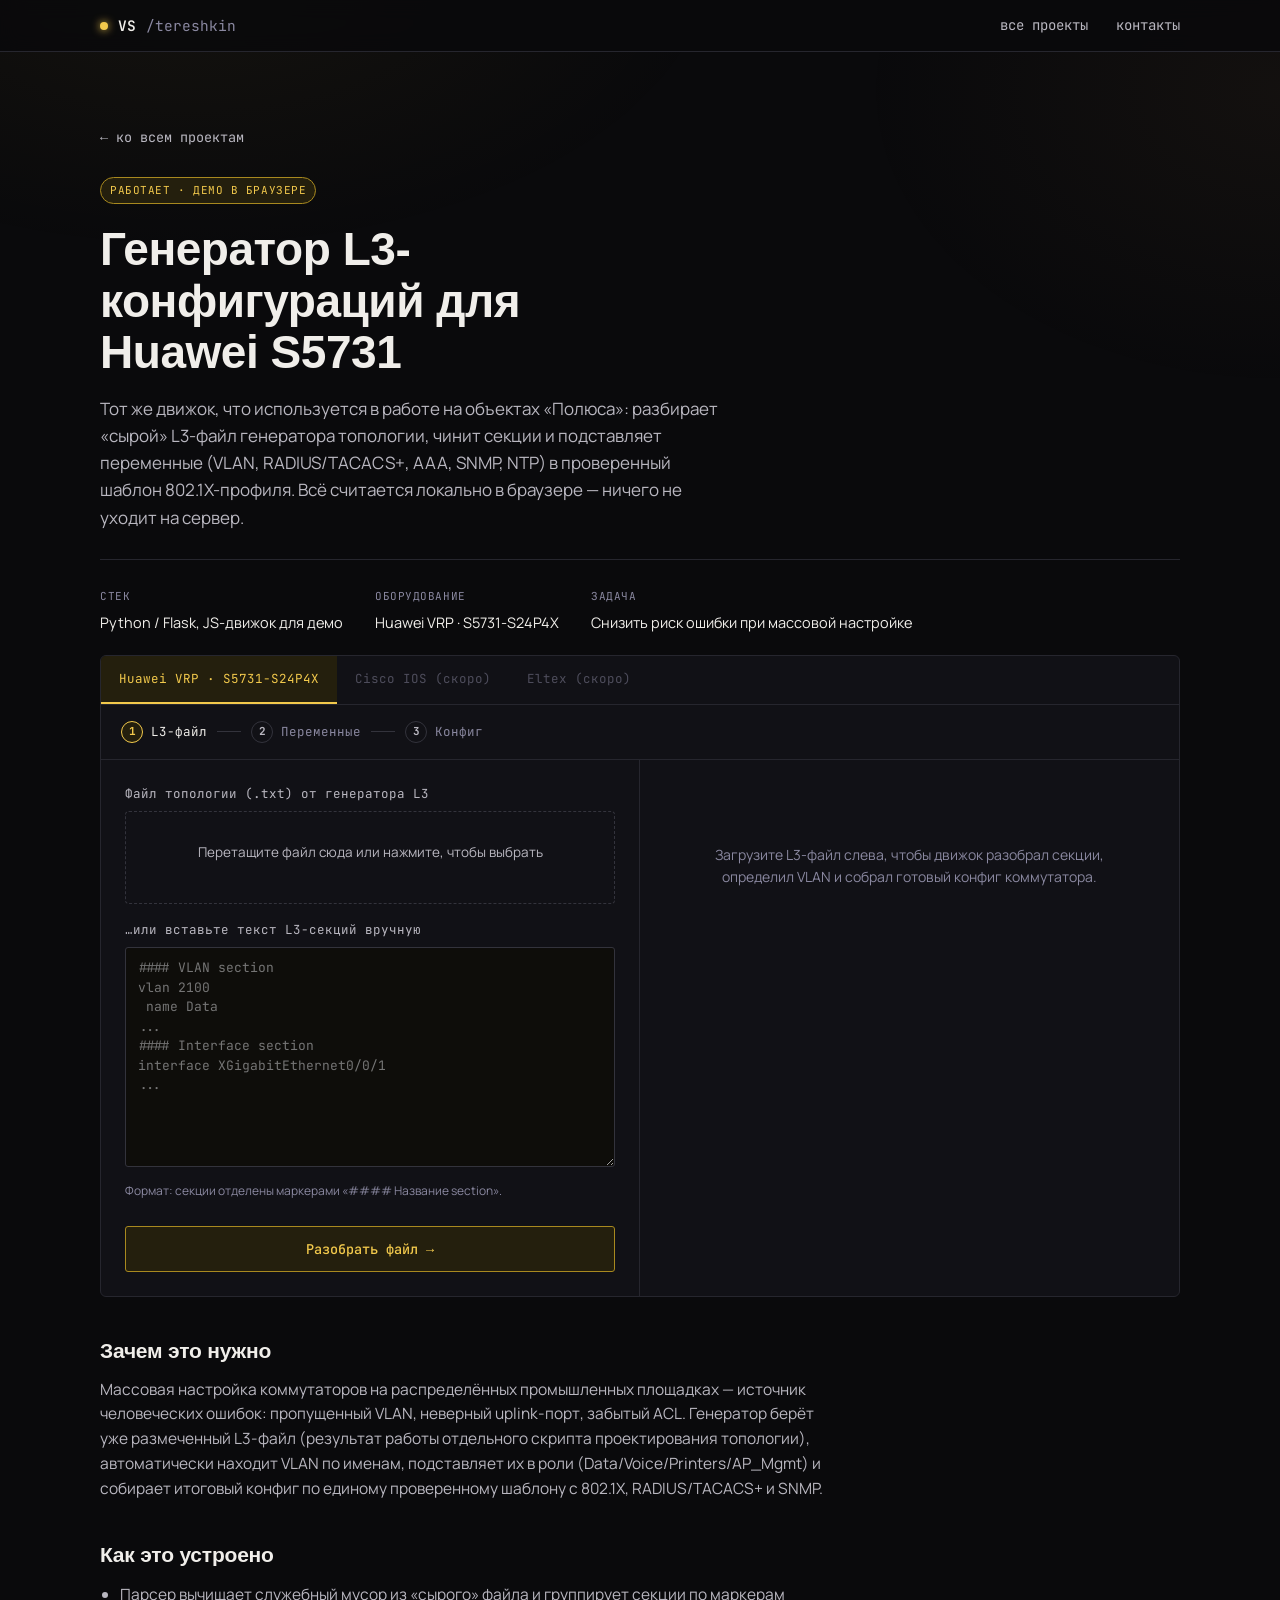
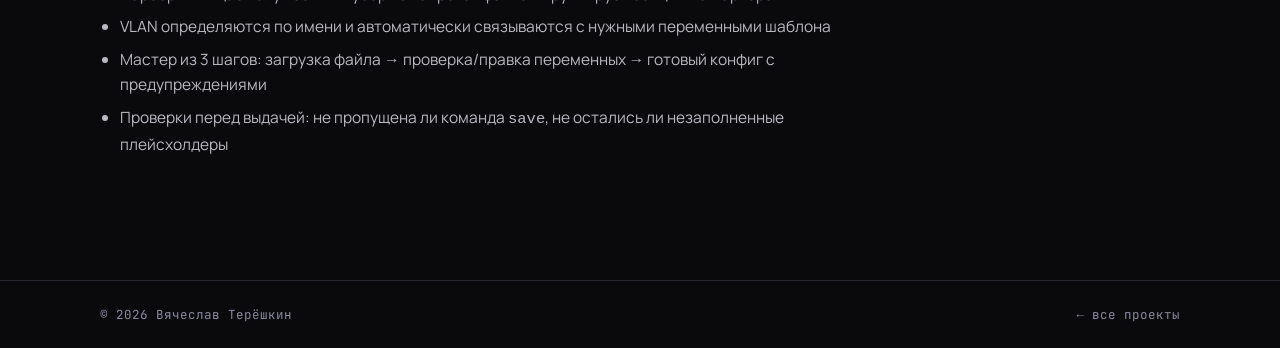
==== commit 709285d2: "Accessibility, conversion and SEO pass; self-host fonts Accessibility - Remove terminal autofocus th" ====
--- a/projects/configurator.html
+++ b/projects/configurator.html
@@ -3,7 +3,6 @@
 <head>
 <meta charset="UTF-8">
 <meta name="viewport" content="width=device-width, initial-scale=1.0">
-<meta name="view-transition" content="same-origin">
 <title>Генератор L3-конфигураций Huawei — Вячеслав Терёшкин</title>
 <meta name="description" content="Flask-приложение, которое собирает конфигурацию Huawei S5731 за минуты вместо часов ручной правки: парсинг L3-секций, VLAN, RADIUS/TACACS+ и 802.1X на выходе.">
 <link rel="canonical" href="https://tereshkinvs.ru/projects/configurator.html">
@@ -20,6 +19,7 @@
 <link rel="icon" href="data:image/svg+xml,%3Csvg xmlns='http://www.w3.org/2000/svg' viewBox='0 0 32 32'%3E%3Crect width='32' height='32' rx='7' fill='%230c1210'/%3E%3Ccircle cx='16' cy='16' r='5' fill='%235fd3ab'/%3E%3C/svg%3E">
 <link rel="stylesheet" href="../assets/css/style.css">
 <link rel="stylesheet" href="../assets/css/tool.css">
+<script>document.documentElement.classList.add('js');</script>
 </head>
 <body>
 
@@ -27,7 +27,7 @@
   <div class="wrap bar">
     <a class="brand" href="../index.html"><span class="dot"></span>VS<span class="dim">/tereshkin</span></a>
     <nav class="links">
-      <a href="../index.html#projects">все проекты</a>
+      <a href="../index.html#cases">все проекты</a>
       <a href="../index.html#contact">контакты</a>
     </nav>
   </div>
@@ -35,7 +35,7 @@
 
 <section class="pd-hero">
   <div class="wrap">
-    <a class="back-link" href="../index.html#projects">← ко всем проектам</a>
+    <a class="back-link" href="../index.html#cases">← ко всем проектам</a>
     <div class="status-row">
       <span class="status live">Работает · демо в браузере</span>
     </div>
@@ -121,7 +121,7 @@
 <footer class="site">
   <div class="wrap footer-row">
     <span>© 2026 Вячеслав Терёшкин</span>
-    <a href="../index.html#projects">← все проекты</a>
+    <a href="../index.html#cases">← все проекты</a>
   </div>
 </footer>
 
--- a/assets/css/style.css
+++ b/assets/css/style.css
@@ -3,10 +3,373 @@
    Design tokens
    ============================================================ */
 
-@import url('https://fonts.googleapis.com/css2?family=Manrope:wght@400;500;600;700&family=JetBrains+Mono:wght@400;500;600;700&family=Space+Grotesk:wght@400;500;600;700&display=swap');
+/* Шрифты размещены локально: раньше грузились через @import с
+   fonts.googleapis.com — это цепочка CSS→CSS→файлы и ~3,7 с задержки,
+   плюс зависимость от стороннего домена. Подмножества латиницы и
+   кириллицы, браузер берёт только нужные по unicode-range. */
+/* cyrillic-ext */
+@font-face {
+  font-family: 'JetBrains Mono';
+  font-style: normal;
+  font-weight: 400;
+  font-display: swap;
+  src: url(../fonts/jetbrains-mono-400-cyrillic-ext.woff2) format('woff2');
+  unicode-range: U+0460-052F, U+1C80-1C8A, U+20B4, U+2DE0-2DFF, U+A640-A69F, U+FE2E-FE2F;
+}
+/* cyrillic */
+@font-face {
+  font-family: 'JetBrains Mono';
+  font-style: normal;
+  font-weight: 400;
+  font-display: swap;
+  src: url(../fonts/jetbrains-mono-400-cyrillic.woff2) format('woff2');
+  unicode-range: U+0301, U+0400-045F, U+0490-0491, U+04B0-04B1, U+2116;
+}
+/* latin-ext */
+@font-face {
+  font-family: 'JetBrains Mono';
+  font-style: normal;
+  font-weight: 400;
+  font-display: swap;
+  src: url(../fonts/jetbrains-mono-400-latin-ext.woff2) format('woff2');
+  unicode-range: U+0100-02BA, U+02BD-02C5, U+02C7-02CC, U+02CE-02D7, U+02DD-02FF, U+0304, U+0308, U+0329, U+1D00-1DBF, U+1E00-1E9F, U+1EF2-1EFF, U+2020, U+20A0-20AB, U+20AD-20C0, U+2113, U+2C60-2C7F, U+A720-A7FF;
+}
+/* latin */
+@font-face {
+  font-family: 'JetBrains Mono';
+  font-style: normal;
+  font-weight: 400;
+  font-display: swap;
+  src: url(../fonts/jetbrains-mono-400-latin.woff2) format('woff2');
+  unicode-range: U+0000-00FF, U+0131, U+0152-0153, U+02BB-02BC, U+02C6, U+02DA, U+02DC, U+0304, U+0308, U+0329, U+2000-206F, U+20AC, U+2122, U+2191, U+2193, U+2212, U+2215, U+FEFF, U+FFFD;
+}
+/* cyrillic-ext */
+@font-face {
+  font-family: 'JetBrains Mono';
+  font-style: normal;
+  font-weight: 500;
+  font-display: swap;
+  src: url(../fonts/jetbrains-mono-500-cyrillic-ext.woff2) format('woff2');
+  unicode-range: U+0460-052F, U+1C80-1C8A, U+20B4, U+2DE0-2DFF, U+A640-A69F, U+FE2E-FE2F;
+}
+/* cyrillic */
+@font-face {
+  font-family: 'JetBrains Mono';
+  font-style: normal;
+  font-weight: 500;
+  font-display: swap;
+  src: url(../fonts/jetbrains-mono-500-cyrillic.woff2) format('woff2');
+  unicode-range: U+0301, U+0400-045F, U+0490-0491, U+04B0-04B1, U+2116;
+}
+/* latin-ext */
+@font-face {
+  font-family: 'JetBrains Mono';
+  font-style: normal;
+  font-weight: 500;
+  font-display: swap;
+  src: url(../fonts/jetbrains-mono-500-latin-ext.woff2) format('woff2');
+  unicode-range: U+0100-02BA, U+02BD-02C5, U+02C7-02CC, U+02CE-02D7, U+02DD-02FF, U+0304, U+0308, U+0329, U+1D00-1DBF, U+1E00-1E9F, U+1EF2-1EFF, U+2020, U+20A0-20AB, U+20AD-20C0, U+2113, U+2C60-2C7F, U+A720-A7FF;
+}
+/* latin */
+@font-face {
+  font-family: 'JetBrains Mono';
+  font-style: normal;
+  font-weight: 500;
+  font-display: swap;
+  src: url(../fonts/jetbrains-mono-500-latin.woff2) format('woff2');
+  unicode-range: U+0000-00FF, U+0131, U+0152-0153, U+02BB-02BC, U+02C6, U+02DA, U+02DC, U+0304, U+0308, U+0329, U+2000-206F, U+20AC, U+2122, U+2191, U+2193, U+2212, U+2215, U+FEFF, U+FFFD;
+}
+/* cyrillic-ext */
+@font-face {
+  font-family: 'JetBrains Mono';
+  font-style: normal;
+  font-weight: 600;
+  font-display: swap;
+  src: url(../fonts/jetbrains-mono-600-cyrillic-ext.woff2) format('woff2');
+  unicode-range: U+0460-052F, U+1C80-1C8A, U+20B4, U+2DE0-2DFF, U+A640-A69F, U+FE2E-FE2F;
+}
+/* cyrillic */
+@font-face {
+  font-family: 'JetBrains Mono';
+  font-style: normal;
+  font-weight: 600;
+  font-display: swap;
+  src: url(../fonts/jetbrains-mono-600-cyrillic.woff2) format('woff2');
+  unicode-range: U+0301, U+0400-045F, U+0490-0491, U+04B0-04B1, U+2116;
+}
+/* latin-ext */
+@font-face {
+  font-family: 'JetBrains Mono';
+  font-style: normal;
+  font-weight: 600;
+  font-display: swap;
+  src: url(../fonts/jetbrains-mono-600-latin-ext.woff2) format('woff2');
+  unicode-range: U+0100-02BA, U+02BD-02C5, U+02C7-02CC, U+02CE-02D7, U+02DD-02FF, U+0304, U+0308, U+0329, U+1D00-1DBF, U+1E00-1E9F, U+1EF2-1EFF, U+2020, U+20A0-20AB, U+20AD-20C0, U+2113, U+2C60-2C7F, U+A720-A7FF;
+}
+/* latin */
+@font-face {
+  font-family: 'JetBrains Mono';
+  font-style: normal;
+  font-weight: 600;
+  font-display: swap;
+  src: url(../fonts/jetbrains-mono-600-latin.woff2) format('woff2');
+  unicode-range: U+0000-00FF, U+0131, U+0152-0153, U+02BB-02BC, U+02C6, U+02DA, U+02DC, U+0304, U+0308, U+0329, U+2000-206F, U+20AC, U+2122, U+2191, U+2193, U+2212, U+2215, U+FEFF, U+FFFD;
+}
+/* cyrillic-ext */
+@font-face {
+  font-family: 'JetBrains Mono';
+  font-style: normal;
+  font-weight: 700;
+  font-display: swap;
+  src: url(../fonts/jetbrains-mono-700-cyrillic-ext.woff2) format('woff2');
+  unicode-range: U+0460-052F, U+1C80-1C8A, U+20B4, U+2DE0-2DFF, U+A640-A69F, U+FE2E-FE2F;
+}
+/* cyrillic */
+@font-face {
+  font-family: 'JetBrains Mono';
+  font-style: normal;
+  font-weight: 700;
+  font-display: swap;
+  src: url(../fonts/jetbrains-mono-700-cyrillic.woff2) format('woff2');
+  unicode-range: U+0301, U+0400-045F, U+0490-0491, U+04B0-04B1, U+2116;
+}
+/* latin-ext */
+@font-face {
+  font-family: 'JetBrains Mono';
+  font-style: normal;
+  font-weight: 700;
+  font-display: swap;
+  src: url(../fonts/jetbrains-mono-700-latin-ext.woff2) format('woff2');
+  unicode-range: U+0100-02BA, U+02BD-02C5, U+02C7-02CC, U+02CE-02D7, U+02DD-02FF, U+0304, U+0308, U+0329, U+1D00-1DBF, U+1E00-1E9F, U+1EF2-1EFF, U+2020, U+20A0-20AB, U+20AD-20C0, U+2113, U+2C60-2C7F, U+A720-A7FF;
+}
+/* latin */
+@font-face {
+  font-family: 'JetBrains Mono';
+  font-style: normal;
+  font-weight: 700;
+  font-display: swap;
+  src: url(../fonts/jetbrains-mono-700-latin.woff2) format('woff2');
+  unicode-range: U+0000-00FF, U+0131, U+0152-0153, U+02BB-02BC, U+02C6, U+02DA, U+02DC, U+0304, U+0308, U+0329, U+2000-206F, U+20AC, U+2122, U+2191, U+2193, U+2212, U+2215, U+FEFF, U+FFFD;
+}
+/* cyrillic-ext */
+@font-face {
+  font-family: 'Manrope';
+  font-style: normal;
+  font-weight: 400;
+  font-display: swap;
+  src: url(../fonts/manrope-400-cyrillic-ext.woff2) format('woff2');
+  unicode-range: U+0460-052F, U+1C80-1C8A, U+20B4, U+2DE0-2DFF, U+A640-A69F, U+FE2E-FE2F;
+}
+/* cyrillic */
+@font-face {
+  font-family: 'Manrope';
+  font-style: normal;
+  font-weight: 400;
+  font-display: swap;
+  src: url(../fonts/manrope-400-cyrillic.woff2) format('woff2');
+  unicode-range: U+0301, U+0400-045F, U+0490-0491, U+04B0-04B1, U+2116;
+}
+/* latin-ext */
+@font-face {
+  font-family: 'Manrope';
+  font-style: normal;
+  font-weight: 400;
+  font-display: swap;
+  src: url(../fonts/manrope-400-latin-ext.woff2) format('woff2');
+  unicode-range: U+0100-02BA, U+02BD-02C5, U+02C7-02CC, U+02CE-02D7, U+02DD-02FF, U+0304, U+0308, U+0329, U+1D00-1DBF, U+1E00-1E9F, U+1EF2-1EFF, U+2020, U+20A0-20AB, U+20AD-20C0, U+2113, U+2C60-2C7F, U+A720-A7FF;
+}
+/* latin */
+@font-face {
+  font-family: 'Manrope';
+  font-style: normal;
+  font-weight: 400;
+  font-display: swap;
+  src: url(../fonts/manrope-400-latin.woff2) format('woff2');
+  unicode-range: U+0000-00FF, U+0131, U+0152-0153, U+02BB-02BC, U+02C6, U+02DA, U+02DC, U+0304, U+0308, U+0329, U+2000-206F, U+20AC, U+2122, U+2191, U+2193, U+2212, U+2215, U+FEFF, U+FFFD;
+}
+/* cyrillic-ext */
+@font-face {
+  font-family: 'Manrope';
+  font-style: normal;
+  font-weight: 500;
+  font-display: swap;
+  src: url(../fonts/manrope-500-cyrillic-ext.woff2) format('woff2');
+  unicode-range: U+0460-052F, U+1C80-1C8A, U+20B4, U+2DE0-2DFF, U+A640-A69F, U+FE2E-FE2F;
+}
+/* cyrillic */
+@font-face {
+  font-family: 'Manrope';
+  font-style: normal;
+  font-weight: 500;
+  font-display: swap;
+  src: url(../fonts/manrope-500-cyrillic.woff2) format('woff2');
+  unicode-range: U+0301, U+0400-045F, U+0490-0491, U+04B0-04B1, U+2116;
+}
+/* latin-ext */
+@font-face {
+  font-family: 'Manrope';
+  font-style: normal;
+  font-weight: 500;
+  font-display: swap;
+  src: url(../fonts/manrope-500-latin-ext.woff2) format('woff2');
+  unicode-range: U+0100-02BA, U+02BD-02C5, U+02C7-02CC, U+02CE-02D7, U+02DD-02FF, U+0304, U+0308, U+0329, U+1D00-1DBF, U+1E00-1E9F, U+1EF2-1EFF, U+2020, U+20A0-20AB, U+20AD-20C0, U+2113, U+2C60-2C7F, U+A720-A7FF;
+}
+/* latin */
+@font-face {
+  font-family: 'Manrope';
+  font-style: normal;
+  font-weight: 500;
+  font-display: swap;
+  src: url(../fonts/manrope-500-latin.woff2) format('woff2');
+  unicode-range: U+0000-00FF, U+0131, U+0152-0153, U+02BB-02BC, U+02C6, U+02DA, U+02DC, U+0304, U+0308, U+0329, U+2000-206F, U+20AC, U+2122, U+2191, U+2193, U+2212, U+2215, U+FEFF, U+FFFD;
+}
+/* cyrillic-ext */
+@font-face {
+  font-family: 'Manrope';
+  font-style: normal;
+  font-weight: 600;
+  font-display: swap;
+  src: url(../fonts/manrope-600-cyrillic-ext.woff2) format('woff2');
+  unicode-range: U+0460-052F, U+1C80-1C8A, U+20B4, U+2DE0-2DFF, U+A640-A69F, U+FE2E-FE2F;
+}
+/* cyrillic */
+@font-face {
+  font-family: 'Manrope';
+  font-style: normal;
+  font-weight: 600;
+  font-display: swap;
+  src: url(../fonts/manrope-600-cyrillic.woff2) format('woff2');
+  unicode-range: U+0301, U+0400-045F, U+0490-0491, U+04B0-04B1, U+2116;
+}
+/* latin-ext */
+@font-face {
+  font-family: 'Manrope';
+  font-style: normal;
+  font-weight: 600;
+  font-display: swap;
+  src: url(../fonts/manrope-600-latin-ext.woff2) format('woff2');
+  unicode-range: U+0100-02BA, U+02BD-02C5, U+02C7-02CC, U+02CE-02D7, U+02DD-02FF, U+0304, U+0308, U+0329, U+1D00-1DBF, U+1E00-1E9F, U+1EF2-1EFF, U+2020, U+20A0-20AB, U+20AD-20C0, U+2113, U+2C60-2C7F, U+A720-A7FF;
+}
+/* latin */
+@font-face {
+  font-family: 'Manrope';
+  font-style: normal;
+  font-weight: 600;
+  font-display: swap;
+  src: url(../fonts/manrope-600-latin.woff2) format('woff2');
+  unicode-range: U+0000-00FF, U+0131, U+0152-0153, U+02BB-02BC, U+02C6, U+02DA, U+02DC, U+0304, U+0308, U+0329, U+2000-206F, U+20AC, U+2122, U+2191, U+2193, U+2212, U+2215, U+FEFF, U+FFFD;
+}
+/* cyrillic-ext */
+@font-face {
+  font-family: 'Manrope';
+  font-style: normal;
+  font-weight: 700;
+  font-display: swap;
+  src: url(../fonts/manrope-700-cyrillic-ext.woff2) format('woff2');
+  unicode-range: U+0460-052F, U+1C80-1C8A, U+20B4, U+2DE0-2DFF, U+A640-A69F, U+FE2E-FE2F;
+}
+/* cyrillic */
+@font-face {
+  font-family: 'Manrope';
+  font-style: normal;
+  font-weight: 700;
+  font-display: swap;
+  src: url(../fonts/manrope-700-cyrillic.woff2) format('woff2');
+  unicode-range: U+0301, U+0400-045F, U+0490-0491, U+04B0-04B1, U+2116;
+}
+/* latin-ext */
+@font-face {
+  font-family: 'Manrope';
+  font-style: normal;
+  font-weight: 700;
+  font-display: swap;
+  src: url(../fonts/manrope-700-latin-ext.woff2) format('woff2');
+  unicode-range: U+0100-02BA, U+02BD-02C5, U+02C7-02CC, U+02CE-02D7, U+02DD-02FF, U+0304, U+0308, U+0329, U+1D00-1DBF, U+1E00-1E9F, U+1EF2-1EFF, U+2020, U+20A0-20AB, U+20AD-20C0, U+2113, U+2C60-2C7F, U+A720-A7FF;
+}
+/* latin */
+@font-face {
+  font-family: 'Manrope';
+  font-style: normal;
+  font-weight: 700;
+  font-display: swap;
+  src: url(../fonts/manrope-700-latin.woff2) format('woff2');
+  unicode-range: U+0000-00FF, U+0131, U+0152-0153, U+02BB-02BC, U+02C6, U+02DA, U+02DC, U+0304, U+0308, U+0329, U+2000-206F, U+20AC, U+2122, U+2191, U+2193, U+2212, U+2215, U+FEFF, U+FFFD;
+}
+/* latin-ext */
+@font-face {
+  font-family: 'Space Grotesk';
+  font-style: normal;
+  font-weight: 400;
+  font-display: swap;
+  src: url(../fonts/space-grotesk-400-latin-ext.woff2) format('woff2');
+  unicode-range: U+0100-02BA, U+02BD-02C5, U+02C7-02CC, U+02CE-02D7, U+02DD-02FF, U+0304, U+0308, U+0329, U+1D00-1DBF, U+1E00-1E9F, U+1EF2-1EFF, U+2020, U+20A0-20AB, U+20AD-20C0, U+2113, U+2C60-2C7F, U+A720-A7FF;
+}
+/* latin */
+@font-face {
+  font-family: 'Space Grotesk';
+  font-style: normal;
+  font-weight: 400;
+  font-display: swap;
+  src: url(../fonts/space-grotesk-400-latin.woff2) format('woff2');
+  unicode-range: U+0000-00FF, U+0131, U+0152-0153, U+02BB-02BC, U+02C6, U+02DA, U+02DC, U+0304, U+0308, U+0329, U+2000-206F, U+20AC, U+2122, U+2191, U+2193, U+2212, U+2215, U+FEFF, U+FFFD;
+}
+/* latin-ext */
+@font-face {
+  font-family: 'Space Grotesk';
+  font-style: normal;
+  font-weight: 500;
+  font-display: swap;
+  src: url(../fonts/space-grotesk-500-latin-ext.woff2) format('woff2');
+  unicode-range: U+0100-02BA, U+02BD-02C5, U+02C7-02CC, U+02CE-02D7, U+02DD-02FF, U+0304, U+0308, U+0329, U+1D00-1DBF, U+1E00-1E9F, U+1EF2-1EFF, U+2020, U+20A0-20AB, U+20AD-20C0, U+2113, U+2C60-2C7F, U+A720-A7FF;
+}
+/* latin */
+@font-face {
+  font-family: 'Space Grotesk';
+  font-style: normal;
+  font-weight: 500;
+  font-display: swap;
+  src: url(../fonts/space-grotesk-500-latin.woff2) format('woff2');
+  unicode-range: U+0000-00FF, U+0131, U+0152-0153, U+02BB-02BC, U+02C6, U+02DA, U+02DC, U+0304, U+0308, U+0329, U+2000-206F, U+20AC, U+2122, U+2191, U+2193, U+2212, U+2215, U+FEFF, U+FFFD;
+}
+/* latin-ext */
+@font-face {
+  font-family: 'Space Grotesk';
+  font-style: normal;
+  font-weight: 600;
+  font-display: swap;
+  src: url(../fonts/space-grotesk-600-latin-ext.woff2) format('woff2');
+  unicode-range: U+0100-02BA, U+02BD-02C5, U+02C7-02CC, U+02CE-02D7, U+02DD-02FF, U+0304, U+0308, U+0329, U+1D00-1DBF, U+1E00-1E9F, U+1EF2-1EFF, U+2020, U+20A0-20AB, U+20AD-20C0, U+2113, U+2C60-2C7F, U+A720-A7FF;
+}
+/* latin */
+@font-face {
+  font-family: 'Space Grotesk';
+  font-style: normal;
+  font-weight: 600;
+  font-display: swap;
+  src: url(../fonts/space-grotesk-600-latin.woff2) format('woff2');
+  unicode-range: U+0000-00FF, U+0131, U+0152-0153, U+02BB-02BC, U+02C6, U+02DA, U+02DC, U+0304, U+0308, U+0329, U+2000-206F, U+20AC, U+2122, U+2191, U+2193, U+2212, U+2215, U+FEFF, U+FFFD;
+}
+/* latin-ext */
+@font-face {
+  font-family: 'Space Grotesk';
+  font-style: normal;
+  font-weight: 700;
+  font-display: swap;
+  src: url(../fonts/space-grotesk-700-latin-ext.woff2) format('woff2');
+  unicode-range: U+0100-02BA, U+02BD-02C5, U+02C7-02CC, U+02CE-02D7, U+02DD-02FF, U+0304, U+0308, U+0329, U+1D00-1DBF, U+1E00-1E9F, U+1EF2-1EFF, U+2020, U+20A0-20AB, U+20AD-20C0, U+2113, U+2C60-2C7F, U+A720-A7FF;
+}
+/* latin */
+@font-face {
+  font-family: 'Space Grotesk';
+  font-style: normal;
+  font-weight: 700;
+  font-display: swap;
+  src: url(../fonts/space-grotesk-700-latin.woff2) format('woff2');
+  unicode-range: U+0000-00FF, U+0131, U+0152-0153, U+02BB-02BC, U+02C6, U+02DA, U+02DC, U+0304, U+0308, U+0329, U+2000-206F, U+20AC, U+2122, U+2191, U+2193, U+2212, U+2215, U+FEFF, U+FFFD;
+}
 
 :root {
-  /* --- Color: deep signal-green terminal world, not near-black default --- */
+  /* --- Тёмная терминальная база с жёлтым сигнальным акцентом --- */
   --bg: #0a0a0c;
   --bg-soft: #0e0d0a;
   --surface: #111116;
@@ -21,7 +384,7 @@
 
   /* Три домена карьеры — каждый со своим цветом.
      Палитра описывает путь: горное дело → связь → сети и ИБ. */
-  --accent: #f2c94c;       /* signal green — сети, ИБ, настоящее */
+  --accent: #f2c94c;       /* сигнальный жёлтый — сети, ИБ, настоящее */
   --accent-dim: #a8891f;
   --accent-soft: #241f0d;
 
@@ -49,7 +412,14 @@
 }
 
 * { box-sizing: border-box; }
-html { scroll-behavior: smooth; }
+html {
+  scroll-behavior: smooth;
+  /* Шапка липкая: без отступа якорь уводит заголовок под неё */
+  scroll-padding-top: 84px;
+}
+/* Плавный переход между страницами (современный синтаксис;
+   прежний <meta name="view-transition"> не работал). */
+@view-transition { navigation: auto; }
 body {
   margin: 0;
   background: var(--bg);
@@ -66,12 +436,14 @@
   pointer-events: none;
   z-index: 0;
   background:
-    radial-gradient(ellipse 900px 500px at 15% -5%, rgba(95,211,171,0.07), transparent 60%),
+    radial-gradient(ellipse 900px 500px at 15% -5%, rgba(242,201,76,0.05), transparent 60%),
     radial-gradient(ellipse 700px 500px at 100% 10%, rgba(201,146,79,0.05), transparent 60%);
 }
-img { max-width: 100%; display: block; }
+/* height:auto обязателен: иначе HTML-атрибут height="..." (нужный против сдвигов
+   макета) перебивает aspect-ratio и растягивает картинку. */
+img { max-width: 100%; display: block; height: auto; }
 a { color: inherit; text-decoration: none; }
-::selection { background: rgba(95,211,171,0.28); color: var(--text); }
+::selection { background: rgba(242,201,76,0.26); color: var(--text); }
 :focus-visible { outline: 2px solid var(--accent); outline-offset: 3px; border-radius: 3px; }
 @media (prefers-reduced-motion: reduce) {
   *, *::before, *::after { animation-duration: 0.01ms !important; transition-duration: 0.01ms !important; scroll-behavior: auto !important; }
@@ -116,7 +488,7 @@
 /* ---------- Header ---------- */
 header.site {
   position: sticky; top: 0; z-index: 50;
-  background: rgba(12,18,16,0.86);
+  background: rgba(10,10,12,0.88);
   backdrop-filter: blur(10px);
   border-bottom: 1px solid var(--border);
 }
@@ -129,10 +501,14 @@
 nav.links a { color: var(--text-dim); transition: color 0.15s var(--ease); position: relative; }
 nav.links a:hover { color: var(--accent); }
 .header-cta { display: flex; align-items: center; gap: 14px; }
-.menu-btn { display: none !important; background: none; border: 1px solid var(--border-strong); color: var(--text); width: 44px !important; height: 44px !important; border-radius: var(--radius-sm); align-items: center; justify-content: center; cursor: pointer; }
+.menu-btn { display: none; background: none; border: 1px solid var(--border-strong); color: var(--text); width: 44px; height: 44px; border-radius: var(--radius-sm); align-items: center; justify-content: center; cursor: pointer; }
 .mobile-menu { display: none; position: fixed; inset: 60px 0 0 0; background: var(--bg); z-index: 49; padding: 24px; flex-direction: column; gap: 4px; }
 .mobile-menu.open { display: flex; }
 .mobile-menu a { padding: 14px 4px; border-bottom: 1px solid var(--border); font-family: var(--font-mono); color: var(--text); }
+/* Резюме — то, что чаще всего ищут с телефона: первым и как действие */
+.mobile-menu .mobile-cv {
+  border-bottom: none; justify-content: center; margin-bottom: 14px; padding: 15px 20px;
+}
 
 @media (max-width: 860px) {
   nav.links, .header-cta .btn-text { display: none; }
@@ -161,7 +537,13 @@
 @media (max-width: 900px) { .hero-grid { grid-template-columns: 1fr; } }
 
 .hero h1 { font-size: clamp(34px, 5vw, 56px); letter-spacing: -0.02em; }
-.hero h1 .line2 { color: var(--accent); display: block; }
+/* Подзаголовок — роль. Заметно мельче имени: имя ведёт, роль поясняет. */
+.hero h1 .line2 {
+  color: var(--accent); display: block;
+  font-size: clamp(18px, 2.1vw, 26px); font-weight: 500;
+  letter-spacing: -0.005em; line-height: 1.25; margin-top: 14px;
+  max-width: 20ch;
+}
 .hero .role { font-family: var(--font-mono); color: var(--text-dim); font-size: 16px; margin-top: 18px; max-width: 46ch; }
 .hero .stats { display: flex; gap: 28px; margin-top: 32px; flex-wrap: wrap; }
 .hero .stat b { font-family: var(--font-display); font-size: 26px; color: var(--accent); display: block; }
@@ -170,11 +552,11 @@
 
 /* Terminal */
 .terminal {
-  background: #081210;
+  background: #0c0c10;
   border: 1px solid var(--border-strong);
   border-radius: var(--radius-md);
   overflow: hidden;
-  box-shadow: 0 20px 60px -20px rgba(0,0,0,0.6), 0 0 0 1px rgba(95,211,171,0.04);
+  box-shadow: 0 20px 60px -20px rgba(0,0,0,0.6), 0 0 0 1px rgba(242,201,76,0.04);
   cursor: text;
 }
 .term-titlebar {
@@ -252,7 +634,7 @@
 @media (max-width: 700px) { .skills-grid { grid-template-columns: 1fr; } }
 .skill-card { background: var(--surface); padding: 26px 28px; }
 .skill-card .num { font-family: var(--font-mono); color: var(--copper); font-size: 13px; }
-.skill-card h4 { font-size: 18px; margin-top: 8px; }
+.skill-card h3, .skill-card h4 { font-size: 18px; margin-top: 8px; }
 .skill-card .tags { display: flex; flex-wrap: wrap; gap: 8px; margin-top: 16px; }
 .tag {
   font-family: var(--font-mono); font-size: 12px; padding: 5px 10px;
@@ -272,15 +654,9 @@
 .edu-card .thumb:hover img { transform: scale(1.04); }
 .edu-card .body { padding: 20px 22px; }
 .edu-card .status { font-family: var(--font-mono); font-size: 11px; text-transform: uppercase; letter-spacing: 0.06em; color: var(--accent); }
-.edu-card h4 { font-size: 16.5px; margin-top: 8px; }
+.edu-card h3, .edu-card h4 { font-size: 16.5px; margin-top: 8px; }
 .edu-card .org { color: var(--text-dim); font-size: 14px; margin-top: 6px; }
 .edu-card .meta { font-family: var(--font-mono); font-size: 12px; color: var(--text-faint); margin-top: 10px; }
-
-.awards-strip { display: flex; gap: 16px; overflow-x: auto; padding-bottom: 8px; margin-top: 8px; }
-.award-thumb { flex: 0 0 auto; width: 150px; }
-.award-thumb .img-wrap { border-radius: var(--radius-sm); overflow: hidden; border: 1px solid var(--border-strong); aspect-ratio: 3/4; }
-.award-thumb img { width: 100%; height: 100%; object-fit: cover; cursor: zoom-in; }
-.award-thumb .cap { font-size: 12px; color: var(--text-faint); margin-top: 8px; font-family: var(--font-mono); line-height: 1.4; }
 
 /* ---------- Projects ---------- */
 .projects-grid { display: grid; grid-template-columns: repeat(2, 1fr); gap: 20px; }
@@ -292,34 +668,72 @@
 }
 .project-card:hover { border-color: var(--accent-dim); transform: translateY(-3px); box-shadow: 0 16px 40px -20px rgba(0,0,0,0.5); }
 .project-card .status-row { display: flex; align-items: center; justify-content: space-between; margin-bottom: 14px; }
-.project-card .status { font-family: var(--font-mono); font-size: 11px; text-transform: uppercase; letter-spacing: 0.05em; padding: 4px 9px; border-radius: 20px; border: 1px solid; }
-.status.live { color: var(--accent); border-color: var(--accent-dim); background: var(--accent-soft); }
-.status.internal { color: var(--copper); border-color: var(--copper); background: var(--copper-soft); }
+/* Пилюля живёт на самом .status, а не только внутри карточки проекта:
+   иначе те же бейджи в кейсах теряли рамку и padding. */
+.status {
+  display: inline-block; font-family: var(--font-mono); font-size: 11px;
+  text-transform: uppercase; letter-spacing: 0.05em;
+  padding: 4px 9px; border-radius: 20px; border: 1px solid;
+  color: var(--slate); border-color: var(--slate-dim); background: var(--slate-soft);
+}
+/* Цвет кодирует тип бейджа, а не украшает:
+   место — нейтральное, фаза работы — жёлтое, признание — медное. */
+.status.place   { color: var(--slate);  border-color: var(--slate-dim);  background: var(--slate-soft); }
+.status.live    { color: var(--accent); border-color: var(--accent-dim); background: var(--accent-soft); }
+.status.award   { color: var(--copper); border-color: var(--copper-dim); background: var(--copper-soft); }
+.status.internal { color: var(--accent); border-color: var(--accent-dim); background: var(--accent-soft); }
 .project-card .arrow { color: var(--text-faint); transition: transform 0.2s var(--ease), color 0.2s var(--ease); }
 .project-card:hover .arrow { color: var(--accent); transform: translate(3px, -3px); }
 .project-card h4 { font-size: 19px; margin-bottom: 10px; }
 .project-card p { color: var(--text-dim); font-size: 14.5px; }
-.project-card .tags { display: flex; flex-wrap: wrap; gap: 6px; margin-top: 16px; }
-
-/* ---------- Home lab teaser ---------- */
-.lab-teaser {
-  border: 1px solid var(--border-strong); border-radius: var(--radius-lg);
-  padding: clamp(28px, 5vw, 48px); background: linear-gradient(135deg, var(--surface), var(--surface-2));
-  display: grid; grid-template-columns: 1.3fr 1fr; gap: 32px; align-items: center;
-}
-@media (max-width: 800px) { .lab-teaser { grid-template-columns: 1fr; } }
-.lab-teaser .stack { display: flex; flex-wrap: wrap; gap: 8px; margin-top: 18px; }
-.lab-visual {
-  font-family: var(--font-mono); font-size: 12.5px; color: var(--accent);
-  background: #081210; border: 1px solid var(--border-strong); border-radius: var(--radius-sm);
-  padding: 16px; line-height: 1.8;
-}
-.lab-visual .dim { color: var(--text-faint); }
+.project-card .tags { display: flex; flex-wrap: wrap; gap: 6px; margin-top: 16px; }/* ---------- Home lab teaser ---------- */
 
 /* ---------- Contact ---------- */
 .contact-band { border-top: 1px solid var(--border); }
-.contact-inner { display: flex; justify-content: space-between; align-items: flex-end; flex-wrap: wrap; gap: 28px; }
-.contact-inner h2 { font-size: clamp(28px, 4vw, 44px); max-width: 14ch; }
+/* Вертикальная последовательность: заголовок → снятие рисков →
+   действие → каналы. Читается как один путь к обращению. */
+.contact-inner { display: flex; flex-direction: column; align-items: flex-start; gap: 0; }
+.contact-inner h2 { font-size: clamp(28px, 4vw, 44px); max-width: 22ch; text-wrap: balance; }
+
+/* ---------- Контакты: строка статуса и приоритет действий ---------- */
+.contact-status {
+  display: flex; flex-wrap: wrap; gap: 8px 18px; margin: 22px 0 28px;
+  font-family: var(--font-mono); font-size: 13px; color: var(--text-dim);
+}
+.contact-status span { display: inline-flex; align-items: center; gap: 7px; }
+.contact-status span::before {
+  content: ''; width: 5px; height: 5px; border-radius: 50%;
+  background: var(--accent-dim); flex-shrink: 0;
+}
+.contact-actions { display: flex; flex-wrap: wrap; gap: 12px; margin-bottom: 18px; }
+.contact-actions .btn { font-size: 14px; padding: 14px 22px; }
+
+/* ---------- Каналы связи: значок + подпись ----------
+   Значок помогает сканировать, смысл несёт подпись — поэтому
+   иконки декоративны (aria-hidden) и текст всегда рядом. */
+.contact-channels { display: flex; flex-wrap: wrap; gap: 10px; }
+.channel {
+  display: inline-flex; align-items: center; gap: 10px;
+  min-height: 44px; padding: 10px 16px;
+  border: 1px solid var(--border); border-radius: var(--radius-sm);
+  background: var(--surface); color: var(--text-dim);
+  font-family: var(--font-mono); font-size: 13.5px;
+  transition: border-color 0.18s var(--ease), color 0.18s var(--ease),
+              background-color 0.18s var(--ease), transform 0.18s var(--ease);
+}
+.channel svg { width: 17px; height: 17px; flex-shrink: 0; color: var(--text-faint); transition: color 0.18s var(--ease); }
+.channel:hover {
+  border-color: var(--accent-dim); background: var(--surface-2);
+  color: var(--text); transform: translateY(-1px);
+}
+.channel:hover svg { color: var(--accent); }
+@media (max-width: 620px) {
+  /* На телефоне каналы — список во всю ширину: проще попасть пальцем */
+  .contact-channels { flex-direction: column; align-items: stretch; width: 100%; }
+  .contact-actions, .contact-actions .btn { width: 100%; }
+  .contact-actions .btn { justify-content: center; }
+  .channel { justify-content: flex-start; }
+}
 .contact-links { display: flex; flex-direction: column; gap: 12px; }
 .contact-links a { font-family: var(--font-mono); font-size: 15px; color: var(--text-dim); display: flex; align-items: center; gap: 10px; transition: color 0.15s; }
 .contact-links a:hover { color: var(--accent); }
@@ -332,10 +746,26 @@
 .lightbox { position: fixed; inset: 0; background: rgba(6,10,9,0.92); backdrop-filter: blur(4px); z-index: 100; display: none; align-items: center; justify-content: center; padding: 40px; cursor: zoom-out; }
 .lightbox.open { display: flex; }
 .lightbox img { max-width: min(90vw, 900px); max-height: 86vh; object-fit: contain; border-radius: var(--radius-sm); box-shadow: 0 30px 80px rgba(0,0,0,0.6); }
+.lightbox-close {
+  position: absolute; top: 20px; right: 20px;
+  width: 44px; height: 44px; display: flex; align-items: center; justify-content: center;
+  background: var(--surface); border: 1px solid var(--border-strong); border-radius: var(--radius-sm);
+  color: var(--text); font-family: var(--font-mono); font-size: 16px; line-height: 1;
+  cursor: pointer; transition: border-color 0.18s var(--ease), background-color 0.18s var(--ease);
+}
+.lightbox-close:hover { border-color: var(--accent-dim); background: var(--surface-2); }
+.lightbox-close svg { width: 16px; height: 16px; }
+.menu-btn svg { width: 18px; height: 18px; }
+
+/* Страница под открытым оверлеем не прокручивается */
+body.no-scroll { overflow: hidden; }
+
+/* Миниатюры-триггеры лайтбокса становятся кнопками только когда есть JS */
+.js [data-lightbox] { cursor: zoom-in; }
 
 /* ---------- Reveal ---------- */
-.reveal { opacity: 0; transform: translateY(18px); transition: opacity 0.7s var(--ease), transform 0.7s var(--ease); }
-.reveal.is-visible { opacity: 1; transform: translateY(0); }
+.js .reveal { opacity: 0; transform: translateY(18px); transition: opacity 0.7s var(--ease), transform 0.7s var(--ease); }
+.js .reveal.is-visible { opacity: 1; transform: translateY(0); }
 
 /* ---------- Project detail page shared ---------- */
 .pd-hero { padding-top: clamp(40px, 7vw, 72px); }
@@ -351,23 +781,7 @@
 .pd-body ul { color: var(--text-dim); font-size: 15.5px; padding-left: 20px; }
 .pd-body li { margin-bottom: 8px; }
 .back-link { display: inline-flex; align-items: center; gap: 8px; font-family: var(--font-mono); font-size: 13.5px; color: var(--text-dim); margin-bottom: 28px; }
-.back-link:hover { color: var(--accent); }
-
-/* ---------- Документ-подтверждение внутри проекта ---------- */
-.proof {
-  display: grid; grid-template-columns: 220px 1fr; gap: 26px; align-items: center;
-  border: 1px solid var(--border-strong); border-left: 1px solid var(--copper);
-  border-radius: var(--radius-md); background: var(--surface); padding: 22px 26px;
-  margin: 36px 0;
-}
-@media (max-width: 700px) { .proof { grid-template-columns: 1fr; } }
-.proof .doc { border-radius: var(--radius-sm); overflow: hidden; border: 1px solid var(--border-strong); }
-.proof .doc img { width: 100%; aspect-ratio: 3/4; object-fit: cover; object-position: top; cursor: zoom-in; transition: transform 0.3s var(--ease); }
-.proof .doc:hover img { transform: scale(1.03); }
-.proof .k { font-family: var(--font-mono); font-size: 11px; text-transform: uppercase; letter-spacing: 0.06em; color: var(--copper); }
-.proof h4 { font-size: 17px; margin-top: 10px; }
-.proof p { color: var(--text-dim); font-size: 14.5px; margin-top: 10px; }
-.proof .issuer { font-family: var(--font-mono); font-size: 12.5px; color: var(--text-faint); margin-top: 12px; }
+.back-link:hover { color: var(--accent); }/* ---------- Документ-подтверждение внутри проекта ---------- */
 
 /* ---------- Contact: копирование ---------- */
 .contact-links a[data-copy] { cursor: copy; }
@@ -418,31 +832,8 @@
   .term-inputrow { padding: 0 14px 14px; font-size: 12.5px; }
   .about-facts { grid-template-columns: 1fr; }
   .tl-photos img { width: 72px; height: 72px; }
-  .lab-visual { font-size: 11.5px; overflow-x: auto; }
-  .contact-inner { align-items: flex-start; }
   .contact-links a { flex-wrap: wrap; }
-}
-
-/* ---------- Блок достижений и рейтингов (например, ВШЭ) ---------- */
-.achievement-band {
-  background: linear-gradient(135deg, var(--surface), var(--surface-2));
-  border: 1px solid var(--border); border-radius: var(--radius-lg);
-  padding: clamp(28px, 5vw, 40px);
-  margin-top: 28px;
-  display: grid; grid-template-columns: 100px 1fr; gap: 32px; align-items: start;
-}
-@media (max-width: 700px) { .achievement-band { grid-template-columns: 1fr; gap: 20px; } }
-
-.achievement-band .logo { width: 100%; max-width: 100px; aspect-ratio: 1; }
-.achievement-band .logo img { width: 100%; border-radius: 50%; border: 2px solid var(--border-strong); }
-.achievement-band .content h4 { font-size: 16.5px; margin-top: 0; margin-bottom: 12px; }
-.achievement-band .content p { color: var(--text-dim); font-size: 14px; margin: 0 0 10px 0; line-height: 1.5; }
-.achievement-band .content p:last-child { margin-bottom: 0; }
-.achievement-band .content strong { color: var(--accent); font-weight: 600; }
-.achievement-band .ratings { margin-top: 12px; }
-.achievement-band .ratings .rating-item { display: flex; align-items: baseline; gap: 8px; font-size: 13.5px; color: var(--text); margin-bottom: 6px; }
-.achievement-band .ratings .rating-item:last-child { margin-bottom: 0; }
-.achievement-band .ratings .rank { font-family: var(--font-mono); font-weight: 600; color: var(--accent); min-width: 50px; }
+}/* ---------- Блок достижений и рейтингов (например, ВШЭ) ---------- */
 
 /* ============================================================
    ЭРЫ КАРЬЕРЫ — цвет кодирует домен, а не украшает
@@ -459,8 +850,8 @@
   animation: dotPulse 2.6s ease-in-out infinite;
 }
 @keyframes dotPulse {
-  0%, 100% { box-shadow: 0 0 0 4px var(--era-soft), 0 0 0 0 rgba(95,211,171,0.35); }
-  50%      { box-shadow: 0 0 0 4px var(--era-soft), 0 0 0 9px rgba(95,211,171,0); }
+  0%, 100% { box-shadow: 0 0 0 4px var(--era-soft), 0 0 0 0 rgba(242,201,76,0.35); }
+  50%      { box-shadow: 0 0 0 4px var(--era-soft), 0 0 0 9px rgba(242,201,76,0); }
 }
 
 /* Рельс таймлайна: медь внизу (прошлое) → зелёный вверху (настоящее) */
@@ -476,7 +867,7 @@
 /* Ярлык эры рядом с датой */
 .tl-era {
   display: inline-block; margin-top: 8px;
-  font-family: var(--font-mono); font-size: 10.5px;
+  font-family: var(--font-mono); font-size: 11.5px;
   letter-spacing: 0.09em; text-transform: uppercase;
   color: var(--era, var(--accent));
   border: 1px solid var(--era-dim, var(--accent-dim));
@@ -504,7 +895,7 @@
 .tl-media figure figcaption {
   position: absolute; left: 0; right: 0; bottom: 0;
   padding: 20px 12px 10px;
-  font-family: var(--font-mono); font-size: 10.5px; line-height: 1.35;
+  font-family: var(--font-mono); font-size: 11px; line-height: 1.35;
   color: var(--text); letter-spacing: 0.02em;
   background: linear-gradient(transparent, rgba(6,11,9,0.92) 55%);
   transform: translateY(4px); opacity: 0;
@@ -532,8 +923,8 @@
    АНИМАЦИИ
    ============================================================ */
 /* Каскадное появление: дочерние элементы выезжают по очереди */
-.stagger > * { opacity: 0; transform: translateY(16px); }
-.stagger.is-visible > * {
+.js .stagger > * { opacity: 0; transform: translateY(16px); }
+.js .stagger.is-visible > * {
   animation: staggerIn 0.62s var(--ease) forwards;
 }
 .stagger.is-visible > *:nth-child(1) { animation-delay: 0.00s; }
@@ -551,7 +942,7 @@
 .project-card { --mx: 50%; --my: 50%; }
 .project-card::before {
   content: ''; position: absolute; inset: 0; pointer-events: none;
-  background: radial-gradient(340px circle at var(--mx) var(--my), rgba(95,211,171,0.09), transparent 62%);
+  background: radial-gradient(340px circle at var(--mx) var(--my), rgba(242,201,76,0.09), transparent 62%);
   opacity: 0; transition: opacity 0.3s var(--ease);
 }
 .project-card:hover::before { opacity: 1; }
@@ -583,25 +974,13 @@
   transition: transform 0.42s var(--ease);
 }
 .skill-card:hover::before { transform: scaleY(1); }
-.skill-card:hover { background: var(--surface-2); }
-
-/* Эмблема колледжа */
-.edu-emblem {
-  display: flex; align-items: center; justify-content: center;
-  background: var(--copper-soft);
-}
-.edu-emblem svg { width: 68%; max-width: 190px; height: auto; }
-.edu-card:hover .edu-emblem svg { animation: emblemTurn 1.1s var(--ease); }
+.skill-card:hover { background: var(--surface-2); }/* Эмблема колледжа */
+
 @keyframes emblemTurn { from { transform: rotate(-7deg) scale(0.97); } to { transform: rotate(0) scale(1); } }
 
 /* Статусы проектов — по домену */
 .status.mining { color: var(--copper); border-color: var(--copper-dim); background: var(--copper-soft); }
-.status.study  { color: var(--slate);  border-color: var(--slate-dim);  background: var(--slate-soft); }
-
-/* Блок рейтингов ВШЭ — холодная сталь вместо зелёного */
-.achievement-band .content strong { color: var(--slate); }
-.achievement-band .ratings .rank { color: var(--slate); }
-.achievement-band .logo img { border-color: var(--slate-dim); }
+.status.study  { color: var(--slate);  border-color: var(--slate-dim);  background: var(--slate-soft); }/* Блок рейтингов ВШЭ — холодная сталь вместо зелёного */
 
 /* Портрет: даём запас для параллакса */
 .about-photo { overflow: hidden; }
@@ -626,16 +1005,14 @@
 }
 @keyframes dotBlink { 0%,100% { opacity: 1; } 50% { opacity: 0.25; } }
 
-/* Логотипы и эмблемы в карточках: вписывать целиком, не обрезать */
-.edu-card .thumb.edu-logo img,
-.edu-card .thumb.edu-emblem img {
-  width: auto; height: auto; object-fit: contain; cursor: default;
-}
-.edu-card .thumb.edu-logo img { width: 44%; max-width: 128px; aspect-ratio: 1; border-radius: 50%; }
-.edu-card .thumb.edu-emblem img { width: 74%; max-width: 210px; }
-.edu-card .thumb.edu-logo:hover img,
-.edu-card .thumb.edu-emblem:hover img { transform: none; }
-.edu-card:hover .thumb.edu-emblem img { animation: emblemTurn 1.1s var(--ease); }
+/* Логотип вписывается целиком, а не обрезается.
+   height:auto обязателен — иначе height:100% из `.edu-card .thumb img`
+   растягивает логотип на всю высоту плашки и он превращается в овал. */
+.edu-card .thumb.edu-logo img {
+  width: 44%; max-width: 128px; height: auto; aspect-ratio: 1;
+  object-fit: contain; border-radius: 50%; cursor: default;
+}
+.edu-card .thumb.edu-logo:hover img { transform: none; }
 
 /* ============================================================
    НАВЫКИ С УРОВНЕМ ВЛАДЕНИЯ И КОНТЕКСТОМ
@@ -649,16 +1026,12 @@
 .skill-row:first-child { border-top: none; }
 .skill-row .sk-name { font-family: var(--font-mono); font-size: 13.5px; color: var(--text); }
 .skill-row .sk-level {
-  font-family: var(--font-mono); font-size: 10.5px; letter-spacing: 0.07em;
+  font-family: var(--font-mono); font-size: 11.5px; letter-spacing: 0.07em;
   text-transform: uppercase; color: var(--dom, var(--accent)); white-space: nowrap;
 }
 .skill-row .sk-note {
-  grid-column: 1 / -1; font-size: 12.5px; color: var(--text-faint); line-height: 1.45; margin-top: -2px;
-}
-/* полоска уровня */
-.sk-meter { grid-column: 1 / -1; height: 2px; background: var(--border); border-radius: 2px; overflow: hidden; margin-top: 6px; }
-.sk-meter i { display: block; height: 100%; width: 100%; background: var(--dom, var(--accent)); opacity: 0; border-radius: 2px; transform: scaleX(0); transform-origin: left; transition: opacity 1.1s var(--ease), transform 1.1s var(--ease); }
-.is-visible .sk-meter i { opacity: 0.75; transform: scaleX(var(--lvl, 0.6)); }
+  grid-column: 1 / -1; font-size: 13px; color: var(--text-faint); line-height: 1.45; margin-top: -2px;
+}/* полоска уровня */
 
 /* ============================================================
    ГЛОССАРИЙ — пояснения к терминам прямо в тексте
@@ -667,7 +1040,7 @@
   border-bottom: 1px dashed var(--accent-dim); cursor: help;
   color: var(--text); position: relative; white-space: nowrap;
 }
-.term:hover, .term:focus-visible { color: var(--accent); }
+.term:hover, .term:focus-visible, .term.is-open { color: var(--accent); }
 .term .term-card {
   position: absolute; left: 50%; bottom: calc(100% + 12px);
   transform: translate(-50%, 6px); width: min(320px, 78vw);
@@ -678,7 +1051,9 @@
   transition: opacity 0.24s var(--ease), transform 0.24s var(--ease);
   white-space: normal; text-align: left;
 }
-.term:hover .term-card, .term:focus-visible .term-card { opacity: 1; transform: translate(-50%, 0); }
+.term:hover .term-card,
+.term:focus-visible .term-card,
+.term.is-open .term-card { opacity: 1; transform: translate(-50%, 0); pointer-events: auto; }
 .term .term-card b {
   display: block; font-family: var(--font-mono); font-size: 11.5px;
   letter-spacing: 0.06em; text-transform: uppercase; color: var(--accent); margin-bottom: 7px;
@@ -688,34 +1063,9 @@
   content: ''; position: absolute; top: 100%; left: 50%; transform: translateX(-50%);
   border: 7px solid transparent; border-top-color: var(--border-strong);
 }
-@media (max-width: 620px) { .term .term-card { width: min(280px, 84vw); } }
-
-/* ============================================================
+@media (max-width: 620px) { .term .term-card { width: min(280px, 84vw); } }/* ============================================================
    БЛАГОДАРНОСТИ — лента отзывов с прокруткой
    ============================================================ */
-.rec-rail {
-  display: grid; grid-auto-flow: column; grid-auto-columns: minmax(320px, 380px);
-  gap: 18px; overflow-x: auto; padding: 4px 4px 18px; scroll-snap-type: x mandatory;
-  scrollbar-width: thin;
-}
-.rec-rail::-webkit-scrollbar { height: 6px; }
-.rec-rail::-webkit-scrollbar-thumb { background: var(--border-strong); border-radius: 3px; }
-.rec-card {
-  scroll-snap-align: start;
-  border: 1px solid var(--border); border-radius: var(--radius-md);
-  background: var(--surface); padding: 24px 24px 20px;
-  display: flex; flex-direction: column; gap: 16px;
-  transition: border-color 0.25s var(--ease), transform 0.25s var(--ease);
-}
-.rec-card:hover { border-color: var(--copper); transform: translateY(-3px); }
-.rec-card .quote { font-size: 14.5px; line-height: 1.6; color: var(--text-dim); flex: 1; }
-.rec-card .quote::before { content: '«'; color: var(--copper); font-size: 22px; line-height: 0; margin-right: 3px; }
-.rec-card .quote::after  { content: '»'; color: var(--copper); font-size: 22px; line-height: 0; margin-left: 2px; }
-.rec-meta { display: flex; align-items: center; gap: 14px; padding-top: 14px; border-top: 1px solid var(--border); }
-.rec-meta img { width: 54px; height: 54px; border-radius: var(--radius-sm); object-fit: cover; object-position: top; border: 1px solid var(--border-strong); cursor: zoom-in; flex-shrink: 0; }
-.rec-meta .who .n { font-size: 13.5px; color: var(--text); font-weight: 600; }
-.rec-meta .who .t { font-family: var(--font-mono); font-size: 11.5px; color: var(--text-faint); margin-top: 3px; line-height: 1.4; }
-.rail-hint { font-family: var(--font-mono); font-size: 11.5px; color: var(--text-faint); margin-top: 4px; }
 
 /* ============================================================
    НОРМАТИВНАЯ БАЗА — раскрывающийся справочник
@@ -743,3 +1093,245 @@
   .law-item summary { flex-wrap: wrap; padding: 14px 16px; }
   .law-item .law-title { flex-basis: 100%; }
 }
+
+/* ---------- Scale / масштаб инфраструктуры ---------- */
+.scale-grid {
+  display: grid; grid-template-columns: repeat(4, 1fr); gap: 1px;
+  background: var(--border); border: 1px solid var(--border);
+  border-radius: var(--radius-md); overflow: hidden;
+}
+@media (max-width: 900px) { .scale-grid { grid-template-columns: repeat(2, 1fr); } }
+@media (max-width: 480px) { .scale-grid { grid-template-columns: 1fr; } }
+.scale-item {
+  background: var(--surface); padding: 28px 24px;
+  display: flex; flex-direction: column; gap: 8px;
+  transition: background-color 0.25s var(--ease);
+}
+.scale-item:hover { background: var(--surface-2); }
+.scale-item b {
+  font-family: var(--font-display); font-size: clamp(26px, 3.2vw, 34px);
+  font-weight: 700; letter-spacing: -0.02em; line-height: 1; color: var(--text);
+}
+.scale-item span { font-size: 14px; color: var(--text-dim); line-height: 1.45; }
+.scale-item.accent b { color: var(--accent); }
+
+/* ---------- Кейс: развёрнутая карточка проекта ---------- */
+.case {
+  border: 1px solid var(--border); border-radius: var(--radius-md);
+  background: var(--surface); overflow: hidden; margin-bottom: 24px;
+}
+.case-head { padding: 30px 32px 0; }
+.case-head h3 { font-family: var(--font-display); font-size: clamp(21px, 2.6vw, 27px); letter-spacing: -0.02em; margin: 14px 0 0; }
+.case-head .case-lede { margin-top: 10px; color: var(--text-dim); font-size: 16px; max-width: 68ch; }
+.case-body {
+  display: grid; grid-template-columns: repeat(2, 1fr); gap: 1px;
+  background: var(--border); margin: 28px 0 0; border-top: 1px solid var(--border);
+}
+@media (max-width: 760px) { .case-body { grid-template-columns: 1fr; } }
+.case-block { background: var(--surface); padding: 22px 32px 24px; }
+/* Нечётный последний блок растягивается на всю ширину — без карточек-сирот */
+.case-block:last-child:nth-child(odd) { grid-column: 1 / -1; }
+.case-block .case-k {
+  font-family: var(--font-mono); font-size: 11.5px; letter-spacing: 0.1em;
+  text-transform: uppercase; color: var(--accent-dim); margin-bottom: 8px;
+}
+.case-block p { color: var(--text-dim); font-size: 15px; line-height: 1.62; margin: 0; }
+.case-foot {
+  padding: 22px 32px 26px; display: flex; align-items: center;
+  justify-content: space-between; gap: 20px; flex-wrap: wrap;
+  border-top: 1px solid var(--border);
+}
+.case-foot .tags { display: flex; flex-wrap: wrap; gap: 8px; }
+@media (max-width: 620px) {
+  .case-head { padding: 24px 20px 0; }
+  .case-block { padding: 20px; }
+  .case-foot { padding: 20px; }
+}
+.sub-head {
+  font-family: var(--font-display); font-size: 21px; letter-spacing: -0.02em;
+  margin: 52px 0 22px; color: var(--text-dim);
+}
+
+/* ---------- Жизненный цикл ---------- */
+.lifecycle {
+  list-style: none; padding: 0; margin: 0; counter-reset: none;
+  display: grid; grid-template-columns: repeat(5, 1fr); gap: 1px;
+  background: var(--border); border: 1px solid var(--border);
+  border-radius: var(--radius-md); overflow: hidden;
+}
+@media (max-width: 1000px) { .lifecycle { grid-template-columns: repeat(3, 1fr); } }
+@media (max-width: 700px) { .lifecycle { grid-template-columns: repeat(2, 1fr); } }
+@media (max-width: 440px) { .lifecycle { grid-template-columns: 1fr; } }
+.lifecycle li {
+  background: var(--surface); padding: 22px 20px 24px;
+  display: flex; flex-direction: column; gap: 6px;
+  border-top: 2px solid transparent; transition: border-color 0.25s var(--ease), background-color 0.25s var(--ease);
+}
+.lifecycle li:hover { background: var(--surface-2); border-top-color: var(--accent); }
+.lifecycle .lc-n { font-family: var(--font-mono); font-size: 12px; color: var(--accent-dim); }
+.lifecycle b { font-size: 15.5px; color: var(--text); font-weight: 600; }
+.lifecycle li > span:last-child { font-size: 13.5px; color: var(--text-faint); line-height: 1.5; }
+
+/* ---------- Принципы ---------- */
+.principles-grid { display: grid; grid-template-columns: repeat(3, 1fr); gap: 20px; }
+/* 5 принципов в 3 колонки дали бы пустую ячейку — первый (ключевой) занимает две. */
+@media (min-width: 901px) { .principle:first-child { grid-column: span 2; } }
+@media (max-width: 900px) { .principles-grid { grid-template-columns: repeat(2, 1fr); } }
+@media (max-width: 620px) { .principles-grid { grid-template-columns: 1fr; } }
+.principle {
+  border: 1px solid var(--border);
+  border-radius: var(--radius-md); background: var(--surface); padding: 24px 26px;
+  transition: border-color 0.25s var(--ease), background-color 0.25s var(--ease);
+}
+.principle:hover { border-color: var(--accent-dim); background: var(--surface-2); }
+.principle b { display: block; font-family: var(--font-display); font-size: 17px; letter-spacing: -0.01em; margin-bottom: 10px; }
+.principle p { margin: 0; color: var(--text-dim); font-size: 14.5px; line-height: 1.62; }
+
+/* ---------- Кредо ---------- */
+.creed {
+  margin: 26px 0 0; padding: 18px 0 18px 22px;
+  border-left: 2px solid var(--accent);
+  font-family: var(--font-display); font-size: clamp(17px, 2.1vw, 21px);
+  line-height: 1.45; letter-spacing: -0.01em; color: var(--text);
+}
+
+/* ---------- Минимальные touch-targets (замена JS-костыля) ----------
+   Только min-height: display не трогаем, иначе перекрывается
+   скрытие/показ элементов в медиазапросах. */
+@media (pointer: coarse) {
+  header.site nav.links a, .mobile-menu a, .contact-links a, .btn, .brand {
+    min-height: 44px; align-items: center;
+  }
+}
+
+/* ---------- Заголовок только для скринридеров ---------- */
+.sr-only {
+  position: absolute; width: 1px; height: 1px; padding: 0; margin: -1px;
+  overflow: hidden; clip: rect(0 0 0 0); white-space: nowrap; border: 0;
+}
+
+/* ---------- Навыки: единая шкала вместо ~23 разных формулировок ---------- */
+.skill-legend {
+  display: flex; flex-wrap: wrap; gap: 8px 20px; margin: -22px 0 32px;
+  font-family: var(--font-mono); font-size: 12.5px; color: var(--text-faint);
+}
+.skill-legend b { color: var(--text-dim); font-weight: 500; }
+
+/* Уровень читается цветом и словом одновременно, не только цветом */
+.sk-level[data-lvl="build"] { color: var(--accent); }
+.sk-level[data-lvl="run"]   { color: var(--slate); }
+.sk-level[data-lvl="integrate"] { color: var(--copper); }
+.sk-level[data-lvl="learn"] { color: var(--text-faint); }
+
+/* Остальные строки — под раскрытием, чтобы карточка не была стеной */
+.skill-more { margin-top: 2px; }
+/* .skill-row задаёт display:grid и по специфичности перебивает браузерное
+   скрытие содержимого закрытого <details> — прячем явно. */
+.skill-more:not([open]) > .skill-row { display: none; }
+.skill-more > summary {
+  list-style: none; cursor: pointer; padding: 9px 0 0;
+  font-family: var(--font-mono); font-size: 12.5px; color: var(--text-faint);
+  border-top: 1px solid var(--border); transition: color 0.15s var(--ease);
+}
+.skill-more > summary::-webkit-details-marker { display: none; }
+.skill-more > summary:hover { color: var(--accent); }
+.skill-more > summary::after { content: ' ↓'; }
+.skill-more[open] > summary::after { content: ' ↑'; }
+.skill-more[open] > summary { color: var(--text-dim); }
+
+/* ---------- Визуальный вес: кейсы важнее принципов ---------- */
+#cases .section-head h2 { font-size: clamp(32px, 4.2vw, 50px); }
+#principles .section-head h2,
+#legal .section-head h2 { font-size: clamp(24px, 2.6vw, 32px); }
+
+/* Без JS и при reduced-motion контент виден всегда, без анимации появления. */
+@media (prefers-reduced-motion: reduce) {
+  .js .reveal, .js .stagger > * { opacity: 1 !important; transform: none !important; animation: none !important; }
+}
+
+/* ============================================================
+   МОБИЛЬНАЯ ВЕРСИЯ: компактнее и без терминала
+   ============================================================ */
+@media (max-width: 860px) {
+  /* Терминал — десктопный элемент: на телефоне занимает экран,
+     а ввод команд с экранной клавиатуры смысла не имеет. */
+  .terminal { display: none; }
+
+  /* Вертикальный ритм плотнее */
+  section { padding-block: 44px; }
+  .hero { padding-top: 32px; padding-bottom: 28px; }
+  .section-head { margin-bottom: 26px; }
+  .section-head .lede { margin-top: 10px; font-size: 15px; }
+
+  /* Hero */
+  .hero .role { margin-top: 14px; font-size: 15px; }
+  /* Три метрики в один ряд: иначе третья висит сиротой на второй строке. */
+  .hero .stats { display: grid; grid-template-columns: repeat(3, auto); justify-content: start; gap: 20px; margin-top: 22px; }
+  .hero .stat b { font-size: 22px; }
+  .hero .stat span { font-size: 11px; letter-spacing: 0.04em; }
+  .hero .cta-row { margin-top: 24px; }
+  .hero h1 .line2 { margin-top: 10px; max-width: none; }
+
+  /* О себе */
+  .about-grid { gap: 26px; }
+  .about-text p { font-size: 15.5px; margin-bottom: 12px; }
+  .about-facts { margin-top: 20px; gap: 10px; }
+  .creed { margin-top: 20px; padding-block: 12px; }
+
+  /* Карточки: меньше внутренних полей */
+  .skill-card { padding: 20px; }
+  .scale-item { padding: 20px 18px; }
+  .lifecycle li { padding: 16px 16px 18px; }
+  .principle { padding: 18px 20px; }
+  .case-head { padding: 22px 18px 0; }
+  .case-block { padding: 18px; }
+  .case-foot { padding: 18px; }
+  .case-body { margin-top: 20px; }
+  .case { margin-bottom: 16px; }
+  .sub-head { margin: 34px 0 16px; }
+  .project-card { padding: 20px; }
+  .edu-card .body { padding: 16px 18px; }
+
+  /* Опыт: компактнее блоки и миниатюры */
+  .tl-item { padding-bottom: 26px; }
+  .tl-desc { font-size: 14.5px; margin-top: 8px; }
+  .tl-desc ul { margin-top: 6px; }
+  .tl-desc li { margin-bottom: 3px; }
+  .tl-media { margin-top: 14px; gap: 10px; }
+
+  /* Навыки: 31 строка — основной источник прокрутки */
+  .skill-row { padding: 8px 0; gap: 3px; grid-template-columns: 1fr; }
+  .skill-row .sk-level { white-space: normal; }
+  .skill-row .sk-note { font-size: 12px; line-height: 1.35; }
+
+  /* Кейсы: плотнее текст описаний */
+  .case-block { padding: 15px 18px 16px; }
+  .case-block .case-k { margin-bottom: 5px; }
+  .case-block p { font-size: 14.5px; line-height: 1.5; }
+  .case-head .case-lede { font-size: 15px; margin-top: 8px; }
+  .case-head h3 { font-size: 20px; }
+
+  /* Образование: горизонтальная карточка вместо большой обложки сверху */
+  .edu-card { flex-direction: row; align-items: stretch; }
+  .edu-card .thumb { flex: 0 0 104px; aspect-ratio: auto; }
+  .edu-card .body { padding: 14px 16px; }
+  .edu-card h3, .edu-card h4 { font-size: 15px; margin-top: 6px; }
+  .edu-card .org { font-size: 13px; margin-top: 4px; }
+  .edu-grid { gap: 12px; }
+  /* Бейдж не помещается на узкой миниатюре и дублирует строку статуса справа. */
+  .edu-logo .in-progress { display: none; }
+  .edu-card .thumb img { object-position: center top; }
+}
+
+/* Сетки: не разваливать в одну колонку раньше времени —
+   одноколоночные списки из 8–10 плиток дают лишние экраны прокрутки. */
+@media (max-width: 480px) {
+  .scale-grid { grid-template-columns: repeat(2, 1fr); }
+  .scale-item b { font-size: 22px; }
+  .scale-item span { font-size: 12.5px; }
+}
+@media (max-width: 440px) {
+  .lifecycle { grid-template-columns: repeat(2, 1fr); }
+  .lifecycle b { font-size: 14.5px; }
+  .lifecycle li > span:last-child { font-size: 12.5px; }
+}
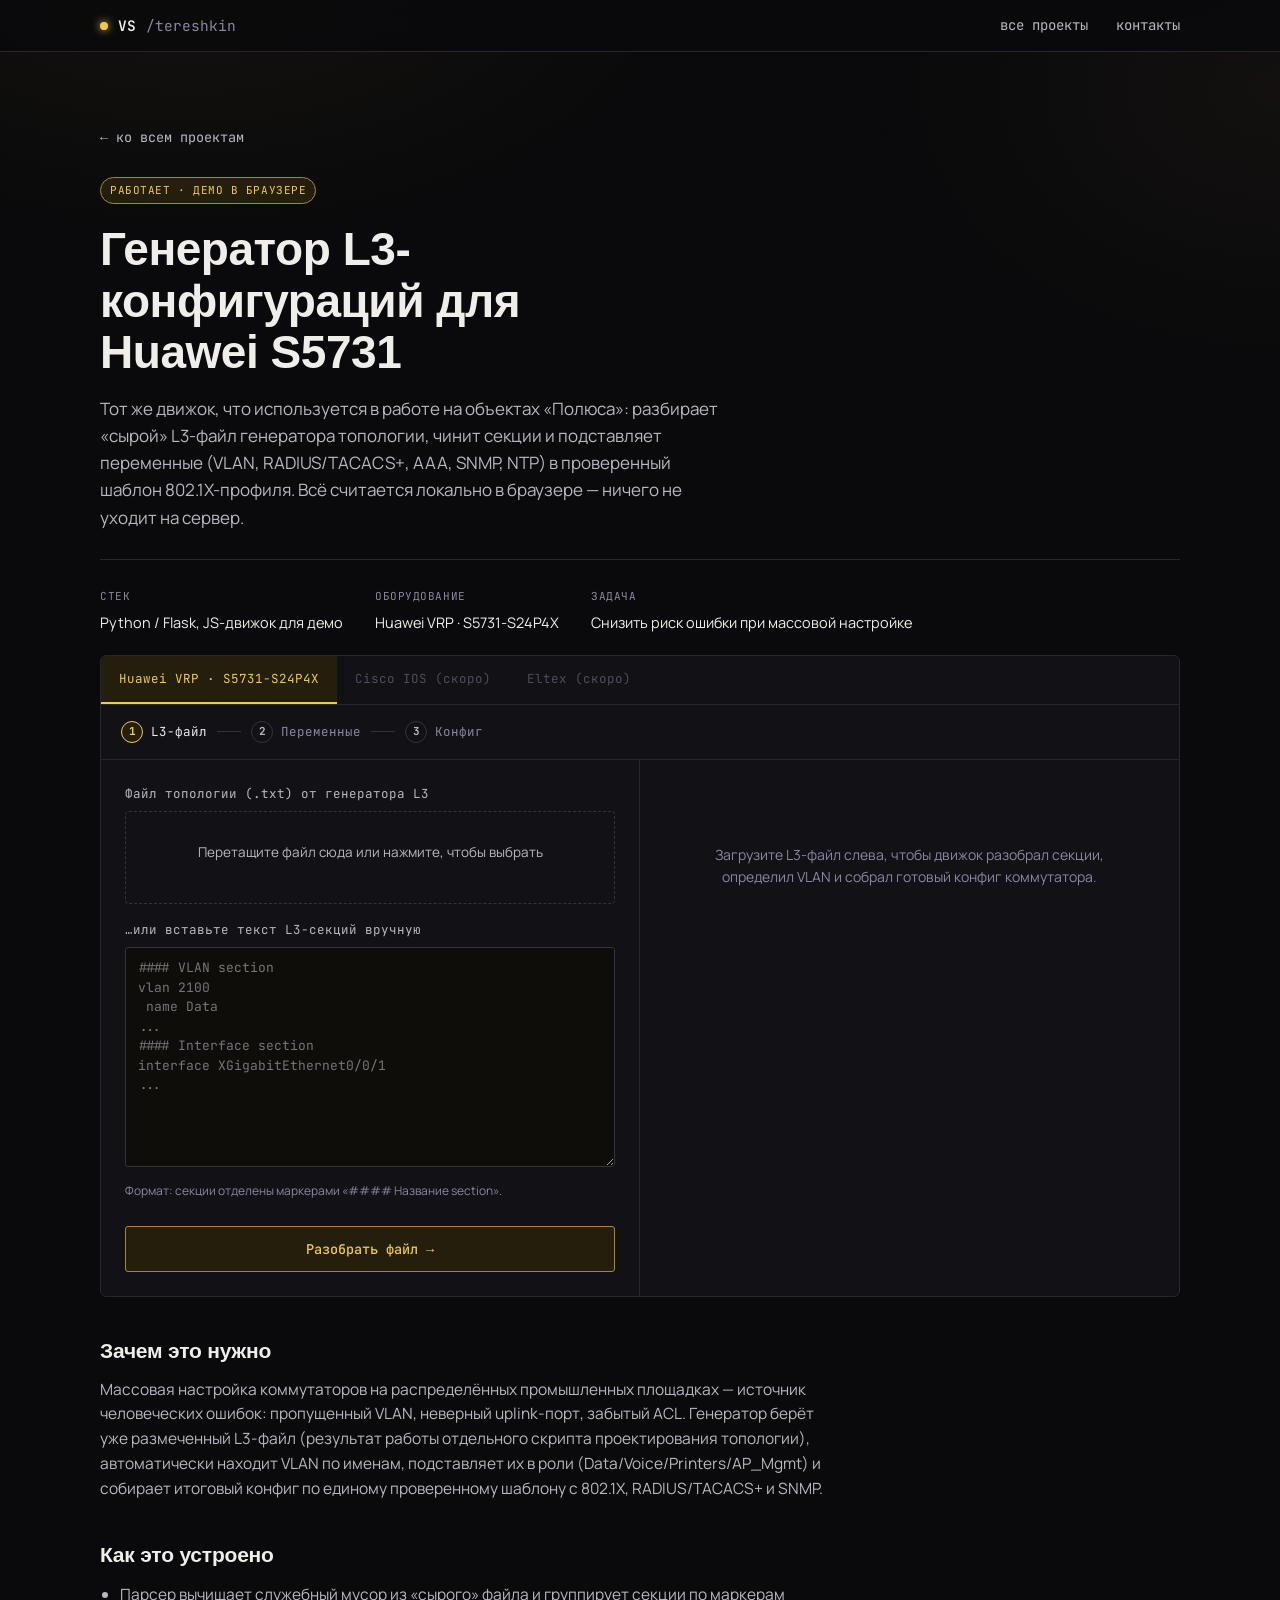
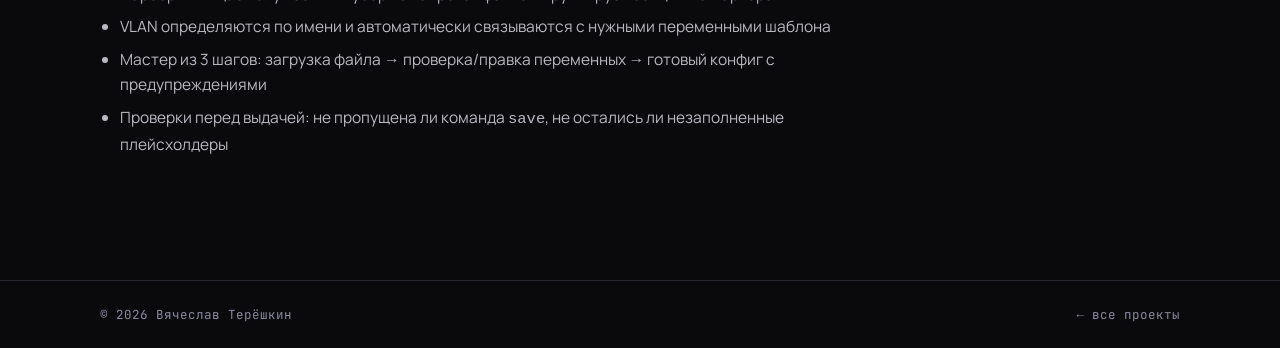
==== commit 60048714: "Add a proper 1200x630 social preview card The Open Graph image was the square 1024x1024 studio portr" ====
--- a/projects/configurator.html
+++ b/projects/configurator.html
@@ -10,12 +10,15 @@
 <meta property="og:title" content="Генератор L3-конфигураций Huawei — Вячеслав Терёшкин">
 <meta property="og:description" content="Flask-приложение, которое собирает конфигурацию Huawei S5731 за минуты вместо часов ручной правки.">
 <meta property="og:url" content="https://tereshkinvs.ru/projects/configurator.html">
-<meta property="og:image" content="https://tereshkinvs.ru/assets/img/portrait-suit.jpg">
+<meta property="og:image" content="https://tereshkinvs.ru/assets/img/og-card.jpg">
+<meta property="og:image:width" content="1200">
+<meta property="og:image:height" content="630">
+<meta property="og:image:alt" content="Вячеслав Терёшкин — сетевая и промышленная инфраструктура связи">
 <meta property="og:locale" content="ru_RU">
 <meta name="twitter:card" content="summary_large_image">
 <meta name="twitter:title" content="Генератор L3-конфигураций Huawei — Вячеслав Терёшкин">
 <meta name="twitter:description" content="Flask-приложение, которое собирает конфигурацию Huawei S5731 за минуты вместо часов ручной правки.">
-<meta name="twitter:image" content="https://tereshkinvs.ru/assets/img/portrait-suit.jpg">
+<meta name="twitter:image" content="https://tereshkinvs.ru/assets/img/og-card.jpg">
 <link rel="icon" href="data:image/svg+xml,%3Csvg xmlns='http://www.w3.org/2000/svg' viewBox='0 0 32 32'%3E%3Crect width='32' height='32' rx='7' fill='%230c1210'/%3E%3Ccircle cx='16' cy='16' r='5' fill='%235fd3ab'/%3E%3C/svg%3E">
 <link rel="stylesheet" href="../assets/css/style.css">
 <link rel="stylesheet" href="../assets/css/tool.css">
